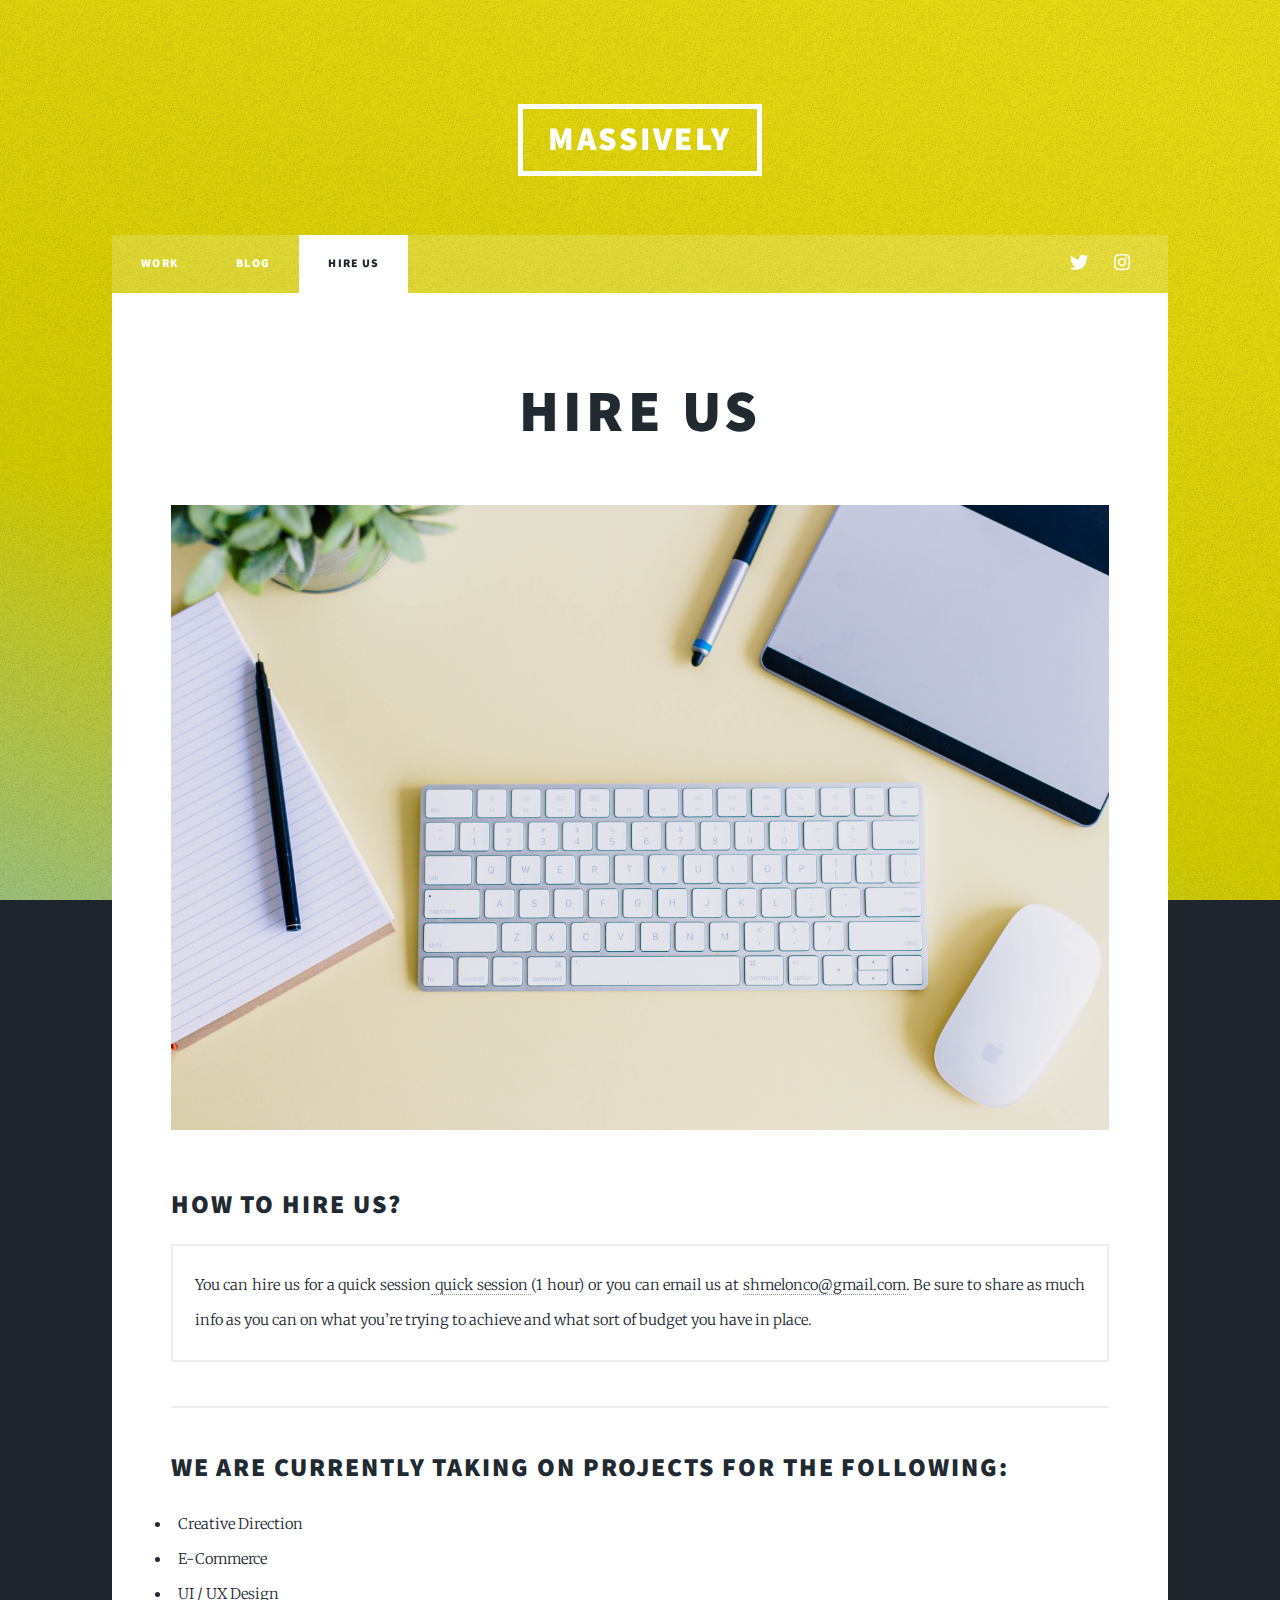
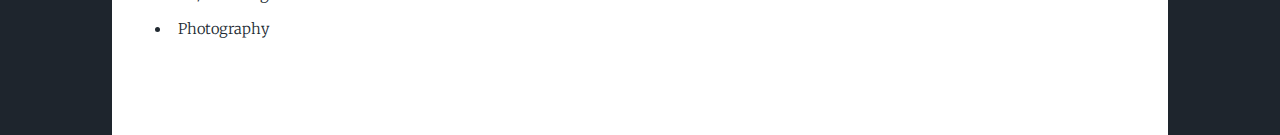
==== elements.html @ ffd847ae "Add files via upload" ====
<!DOCTYPE HTML>
<!--
	Massively by HTML5 UP
	html5up.net | @ajlkn
	Free for personal and commercial use under the CCA 3.0 license (html5up.net/license)
-->
<html>
	<head>
		<title>Photography</title>
		<meta charset="utf-8" />
		<meta name="viewport" content="width=device-width, initial-scale=1, user-scalable=no" />
		<link rel="stylesheet" href="assets/css/main.css" />
		<noscript><link rel="stylesheet" href="assets/css/noscript.css" /></noscript>
	</head>
	<body class="is-preload">

		<!-- Wrapper -->
			<div id="wrapper">

				<!-- Header -->
					<header id="header">
						<a href="index.html" class="logo">Massively</a>
					</header>

				<!-- Nav -->
					<nav id="nav">
						<ul class="links">
							<li><a href="index.html">WORK</a></li>
							<li><a href="generic.html">BLOG</a></li>
							<li class="active"><a href="elements.html">HIRE US</a></li>
						</ul>
						<ul class="icons">
							<li><a href="#" class="icon brands fa-twitter"><span class="label">Twitter</span></a></li>
							
							<li><a href="#" class="icon brands fa-instagram"><span class="label">Instagram</span></a></li>
							
						</ul>
					</nav>

				<!-- Main -->
					<div id="main">

						<!-- Post -->
							<section class="post">
								<header class="major">
									<h1>HIRE
									US</h1>
								</header>
								
									<a href="https://dribbble.com/ShmelonStudios/shots" class="image main"><img src="images/office.jpg" alt="oh hell nah" /></a>
								
								
								<!-- Box -->
									<h2>How to hire us?</h2>
									<div class="box">
										<p>You can hire us for a quick session<a href="https://calendly.com/shmelonco/talk"> quick session </a> (1 hour) or you can email us at <a href="mailto:shmelonco@gmail.com"> shmelonco@gmail.com</a>. Be sure to share as much info as you can on what you’re trying to achieve and what sort of budget you have in place.</p>
									</div>

									<hr />
								<div>
								<!-- List -->
									<h2>We are currently taking on projects for the following:</h2>
									<div class="row">
											
											<ul class="alt">
												<li>Creative Direction</li>
												<li>E-Commerce</li>
												<li>UI / UX Design</li>
												<li>Photography</li>
											</ul>

										</div>
									</div>

							</div>		
						</div>	
					</div>
			</div>

		<!-- Scripts -->
			<script src="assets/js/jquery.min.js"></script>
			<script src="assets/js/jquery.scrollex.min.js"></script>
			<script src="assets/js/jquery.scrolly.min.js"></script>
			<script src="assets/js/browser.min.js"></script>
			<script src="assets/js/breakpoints.min.js"></script>
			<script src="assets/js/util.js"></script>
			<script src="assets/js/main.js"></script>

	</body>
</html>
---- assets/css/main.css ----
@import url(fontawesome-all.min.css);
@import url("https://fonts.googleapis.com/css?family=Merriweather:300,700,300italic,700italic|Source+Sans+Pro:900");

/*
	Massively by HTML5 UP
	html5up.net | @ajlkn
	Free for personal and commercial use under the CCA 3.0 license (html5up.net/license)
*/

html, body, div, span, applet, object,
iframe, h1, h2, h3, h4, h5, h6, p, blockquote,
pre, a, abbr, acronym, address, big, cite,
code, del, dfn, em, img, ins, kbd, q, s, samp,
small, strike, strong, sub, sup, tt, var, b,
u, i, center, dl, dt, dd, ol, ul, li, fieldset,
form, label, legend, table, caption, tbody,
tfoot, thead, tr, th, td, article, aside,
canvas, details, embed, figure, figcaption,
footer, header, hgroup, menu, nav, output, ruby,
section, summary, time, mark, audio, video {
	margin: 0;
	padding: 0;
	border: 0;
	font-size: 100%;
	font: inherit;
	vertical-align: baseline;}

article, aside, details, figcaption, figure,
footer, header, hgroup, menu, nav, section {
	display: block;}

body {
	line-height: 1;
}

ol, ul {
	list-style: none;
}

blockquote, q {
	quotes: none;
}

	blockquote:before, blockquote:after, q:before, q:after {
		content: '';
		content: none;
	}

table {
	border-collapse: collapse;
	border-spacing: 0;
}

body {
	-webkit-text-size-adjust: none;
}

mark {
	background-color: transparent;
	color: inherit;
}

input::-moz-focus-inner {
	border: 0;
	padding: 0;
}

input, select, textarea {
	-moz-appearance: none;
	-webkit-appearance: none;
	-ms-appearance: none;
	appearance: none;
}

/* Basic */

	@-ms-viewport {
		width: device-width;
	}

	body {
		-ms-overflow-style: scrollbar;
	}

	@media screen and (max-width: 480px) {

		html, body {
			min-width: 320px;
		}

	}

	html {
		box-sizing: border-box;
	}

	*, *:before, *:after {
		box-sizing: inherit;
	}

	body {
		background-color: #1e252d;
	}

		body.is-preload *, body.is-preload *:before, body.is-preload *:after {
			-moz-animation: none !important;
			-webkit-animation: none !important;
			-ms-animation: none !important;
			animation: none !important;
			-moz-transition: none !important;
			-webkit-transition: none !important;
			-ms-transition: none !important;
			transition: none !important;
		}

/* Type */

	html {
		font-size: 16pt;
	}

		@media screen and (max-width: 1680px) {

			html {
				font-size: 12pt;
			}

		}

		@media screen and (max-width: 1280px) {

			html {
				font-size: 11pt;
			}

		}

		@media screen and (max-width: 360px) {

			html {
				font-size: 10pt;
			}

		}

	body {
		color: #212931;
	}

	body, input, select, textarea {
		font-family: "Merriweather", Georgia, serif;
		font-weight: 300;
		font-size: 1rem;
		line-height: 2.375;
	}

	a {
		-moz-transition: color 0.2s ease-in-out, background-color 0.2s ease-in-out, border-color 0.2s ease-in-out, box-shadow 0.2s ease-in-out;
		-webkit-transition: color 0.2s ease-in-out, background-color 0.2s ease-in-out, border-color 0.2s ease-in-out, box-shadow 0.2s ease-in-out;
		-ms-transition: color 0.2s ease-in-out, background-color 0.2s ease-in-out, border-color 0.2s ease-in-out, box-shadow 0.2s ease-in-out;
		transition: color 0.2s ease-in-out, background-color 0.2s ease-in-out, border-color 0.2s ease-in-out, box-shadow 0.2s ease-in-out;
		border-bottom: dotted 1px;
		text-decoration: none;
	}

		a:hover {
			border-bottom-color: transparent;
		}

	strong, b {
		font-weight: 600;
	}

	em, i {
		font-style: italic;
	}

	p {
		text-align: justify;
		margin: 0 0 2rem 0;
	}

	h1, h2, h3, h4, h5, h6 {
		font-family: "Source Sans Pro", Helvetica, sans-serif;
		font-weight: 900;
		line-height: 1.5;
		letter-spacing: 0.075em;
		text-transform: uppercase;
		margin: 0 0 1rem 0;
	}

		h1 a, h2 a, h3 a, h4 a, h5 a, h6 a {
			border-bottom: 0;
			color: inherit;
			text-decoration: none;
		}

	h1 {
		font-size: 4rem;
		line-height: 1.1;
		margin: 0 0 2rem 0;
	}

	h2 {
		font-size: 1.75rem;
		line-height: 1.3;
		margin: 0 0 1.5rem 0;
	}

	h3 {
		font-size: 1.25rem;
		margin: 0 0 1.5rem 0;
	}

	h4 {
		font-size: 1rem;
	}

	h5 {
		font-size: 0.9rem;
	}

	h6 {
		font-size: 0.8rem;
	}

	sub {
		font-size: 0.8rem;
		position: relative;
		top: 0.5rem;
	}

	sup {
		font-size: 0.8rem;
		position: relative;
		top: -0.5rem;
	}

	blockquote {
		border-left: solid 4px;
		font-style: italic;
		margin: 0 0 2rem 0;
		padding: 0.5rem 0 0.5rem 2rem;
	}

	code {
		border: solid 2px;
		font-family: "Courier New", monospace;
		font-size: 0.9rem;
		margin: 0 0.25rem;
		padding: 0.25rem 0.65rem;
	}

	pre {
		-webkit-overflow-scrolling: touch;
		font-family: "Courier New", monospace;
		font-size: 0.9rem;
		margin: 0 0 2rem 0;
	}

		pre code {
			display: block;
			line-height: 1.75;
			padding: 1rem 1.5rem;
			overflow-x: auto;
		}

	hr {
		border: 0;
		border-bottom: solid 2px;
		margin: 3rem 0;
	}

		hr.major {
			margin: 5rem 0;
		}

	.align-left {
		text-align: left;
	}

	.align-center {
		text-align: center;
	}

	.align-right {
		text-align: right;
	}

	input, select, textarea {
		color: #212931;
	}

	a {
		color: #212931;
		border-bottom-color: rgba(33, 41, 49, 0.5);
	}

		a:hover {
			border-bottom-color: transparent;
			color: #18bfef !important;
		}

	strong, b {
		color: #212931;
	}

	h1, h2, h3, h4, h5, h6 {
		color: #212931;
	}

	blockquote {
		border-left-color: #eeeeee;
	}

	code {
		background: rgba(220, 220, 220, 0.25);
		border-color: #eeeeee;
	}

	hr {
		border-bottom-color: #eeeeee;
	}

/* Row */

	.row {
		display: flex;
		flex-wrap: wrap;
		box-sizing: border-box;
		align-items: stretch;
	}

		.row > * {
			box-sizing: border-box;
		}

		.row.gtr-uniform > * > :last-child {
			margin-bottom: 0;
		}

		.row.aln-left {
			justify-content: flex-start;
		}

		.row.aln-center {
			justify-content: center;
		}

		.row.aln-right {
			justify-content: flex-end;
		}

		.row.aln-top {
			align-items: flex-start;
		}

		.row.aln-middle {
			align-items: center;
		}

		.row.aln-bottom {
			align-items: flex-end;
		}

		.row > .imp {
			order: -1;
		}

		.row > .col-1 {
			width: 8.33333%;
		}

		.row > .off-1 {
			margin-left: 8.33333%;
		}

		.row > .col-2 {
			width: 16.66667%;
		}

		.row > .off-2 {
			margin-left: 16.66667%;
		}

		.row > .col-3 {
			width: 25%;
		}

		.row > .off-3 {
			margin-left: 25%;
		}

		.row > .col-4 {
			width: 33.33333%;
		}

		.row > .off-4 {
			margin-left: 33.33333%;
		}

		.row > .col-5 {
			width: 41.66667%;
		}

		.row > .off-5 {
			margin-left: 41.66667%;
		}

		.row > .col-6 {
			width: 50%;
		}

		.row > .off-6 {
			margin-left: 50%;
		}

		.row > .col-7 {
			width: 58.33333%;
		}

		.row > .off-7 {
			margin-left: 58.33333%;
		}

		.row > .col-8 {
			width: 66.66667%;
		}

		.row > .off-8 {
			margin-left: 66.66667%;
		}

		.row > .col-9 {
			width: 75%;
		}

		.row > .off-9 {
			margin-left: 75%;
		}

		.row > .col-10 {
			width: 83.33333%;
		}

		.row > .off-10 {
			margin-left: 83.33333%;
		}

		.row > .col-11 {
			width: 91.66667%;
		}

		.row > .off-11 {
			margin-left: 91.66667%;
		}

		.row > .col-12 {
			width: 100%;
		}

		.row > .off-12 {
			margin-left: 100%;
		}

		.row.gtr-0 {
			margin-top: 0;
			margin-left: 0rem;
		}

			.row.gtr-0 > * {
				padding: 0 0 0 0rem;
			}

			.row.gtr-0.gtr-uniform {
				margin-top: 0rem;
			}

				.row.gtr-0.gtr-uniform > * {
					padding-top: 0rem;
				}

		.row.gtr-25 {
			margin-top: 0;
			margin-left: -0.375rem;
		}

			.row.gtr-25 > * {
				padding: 0 0 0 0.375rem;
			}

			.row.gtr-25.gtr-uniform {
				margin-top: -0.375rem;
			}

				.row.gtr-25.gtr-uniform > * {
					padding-top: 0.375rem;
				}

		.row.gtr-50 {
			margin-top: 0;
			margin-left: -0.75rem;
		}

			.row.gtr-50 > * {
				padding: 0 0 0 0.75rem;
			}

			.row.gtr-50.gtr-uniform {
				margin-top: -0.75rem;
			}

				.row.gtr-50.gtr-uniform > * {
					padding-top: 0.75rem;
				}

		.row {
			margin-top: 0;
			margin-left: -1.5rem;
		}

			.row > * {
				padding: 0 0 0 1.5rem;
			}

			.row.gtr-uniform {
				margin-top: -1.5rem;
			}

				.row.gtr-uniform > * {
					padding-top: 1.5rem;
				}

		.row.gtr-150 {
			margin-top: 0;
			margin-left: -2.25rem;
		}

			.row.gtr-150 > * {
				padding: 0 0 0 2.25rem;
			}

			.row.gtr-150.gtr-uniform {
				margin-top: -2.25rem;
			}

				.row.gtr-150.gtr-uniform > * {
					padding-top: 2.25rem;
				}

		.row.gtr-200 {
			margin-top: 0;
			margin-left: -3rem;
		}

			.row.gtr-200 > * {
				padding: 0 0 0 3rem;
			}

			.row.gtr-200.gtr-uniform {
				margin-top: -3rem;
			}

				.row.gtr-200.gtr-uniform > * {
					padding-top: 3rem;
				}

		@media screen and (max-width: 1680px) {

			.row {
				display: flex;
				flex-wrap: wrap;
				box-sizing: border-box;
				align-items: stretch;
			}

				.row > * {
					box-sizing: border-box;
				}

				.row.gtr-uniform > * > :last-child {
					margin-bottom: 0;
				}

				.row.aln-left {
					justify-content: flex-start;
				}

				.row.aln-center {
					justify-content: center;
				}

				.row.aln-right {
					justify-content: flex-end;
				}

				.row.aln-top {
					align-items: flex-start;
				}

				.row.aln-middle {
					align-items: center;
				}

				.row.aln-bottom {
					align-items: flex-end;
				}

				.row > .imp-xlarge {
					order: -1;
				}

				.row > .col-1-xlarge {
					width: 8.33333%;
				}

				.row > .off-1-xlarge {
					margin-left: 8.33333%;
				}

				.row > .col-2-xlarge {
					width: 16.66667%;
				}

				.row > .off-2-xlarge {
					margin-left: 16.66667%;
				}

				.row > .col-3-xlarge {
					width: 25%;
				}

				.row > .off-3-xlarge {
					margin-left: 25%;
				}

				.row > .col-4-xlarge {
					width: 33.33333%;
				}

				.row > .off-4-xlarge {
					margin-left: 33.33333%;
				}

				.row > .col-5-xlarge {
					width: 41.66667%;
				}

				.row > .off-5-xlarge {
					margin-left: 41.66667%;
				}

				.row > .col-6-xlarge {
					width: 50%;
				}

				.row > .off-6-xlarge {
					margin-left: 50%;
				}

				.row > .col-7-xlarge {
					width: 58.33333%;
				}

				.row > .off-7-xlarge {
					margin-left: 58.33333%;
				}

				.row > .col-8-xlarge {
					width: 66.66667%;
				}

				.row > .off-8-xlarge {
					margin-left: 66.66667%;
				}

				.row > .col-9-xlarge {
					width: 75%;
				}

				.row > .off-9-xlarge {
					margin-left: 75%;
				}

				.row > .col-10-xlarge {
					width: 83.33333%;
				}

				.row > .off-10-xlarge {
					margin-left: 83.33333%;
				}

				.row > .col-11-xlarge {
					width: 91.66667%;
				}

				.row > .off-11-xlarge {
					margin-left: 91.66667%;
				}

				.row > .col-12-xlarge {
					width: 100%;
				}

				.row > .off-12-xlarge {
					margin-left: 100%;
				}

				.row.gtr-0 {
					margin-top: 0;
					margin-left: 0rem;
				}

					.row.gtr-0 > * {
						padding: 0 0 0 0rem;
					}

					.row.gtr-0.gtr-uniform {
						margin-top: 0rem;
					}

						.row.gtr-0.gtr-uniform > * {
							padding-top: 0rem;
						}

				.row.gtr-25 {
					margin-top: 0;
					margin-left: -0.375rem;
				}

					.row.gtr-25 > * {
						padding: 0 0 0 0.375rem;
					}

					.row.gtr-25.gtr-uniform {
						margin-top: -0.375rem;
					}

						.row.gtr-25.gtr-uniform > * {
							padding-top: 0.375rem;
						}

				.row.gtr-50 {
					margin-top: 0;
					margin-left: -0.75rem;
				}

					.row.gtr-50 > * {
						padding: 0 0 0 0.75rem;
					}

					.row.gtr-50.gtr-uniform {
						margin-top: -0.75rem;
					}

						.row.gtr-50.gtr-uniform > * {
							padding-top: 0.75rem;
						}

				.row {
					margin-top: 0;
					margin-left: -1.5rem;
				}

					.row > * {
						padding: 0 0 0 1.5rem;
					}

					.row.gtr-uniform {
						margin-top: -1.5rem;
					}

						.row.gtr-uniform > * {
							padding-top: 1.5rem;
						}

				.row.gtr-150 {
					margin-top: 0;
					margin-left: -2.25rem;
				}

					.row.gtr-150 > * {
						padding: 0 0 0 2.25rem;
					}

					.row.gtr-150.gtr-uniform {
						margin-top: -2.25rem;
					}

						.row.gtr-150.gtr-uniform > * {
							padding-top: 2.25rem;
						}

				.row.gtr-200 {
					margin-top: 0;
					margin-left: -3rem;
				}

					.row.gtr-200 > * {
						padding: 0 0 0 3rem;
					}

					.row.gtr-200.gtr-uniform {
						margin-top: -3rem;
					}

						.row.gtr-200.gtr-uniform > * {
							padding-top: 3rem;
						}

		}

		@media screen and (max-width: 1280px) {

			.row {
				display: flex;
				flex-wrap: wrap;
				box-sizing: border-box;
				align-items: stretch;
			}

				.row > * {
					box-sizing: border-box;
				}

				.row.gtr-uniform > * > :last-child {
					margin-bottom: 0;
				}

				.row.aln-left {
					justify-content: flex-start;
				}

				.row.aln-center {
					justify-content: center;
				}

				.row.aln-right {
					justify-content: flex-end;
				}

				.row.aln-top {
					align-items: flex-start;
				}

				.row.aln-middle {
					align-items: center;
				}

				.row.aln-bottom {
					align-items: flex-end;
				}

				.row > .imp-large {
					order: -1;
				}

				.row > .col-1-large {
					width: 8.33333%;
				}

				.row > .off-1-large {
					margin-left: 8.33333%;
				}

				.row > .col-2-large {
					width: 16.66667%;
				}

				.row > .off-2-large {
					margin-left: 16.66667%;
				}

				.row > .col-3-large {
					width: 25%;
				}

				.row > .off-3-large {
					margin-left: 25%;
				}

				.row > .col-4-large {
					width: 33.33333%;
				}

				.row > .off-4-large {
					margin-left: 33.33333%;
				}

				.row > .col-5-large {
					width: 41.66667%;
				}

				.row > .off-5-large {
					margin-left: 41.66667%;
				}

				.row > .col-6-large {
					width: 50%;
				}

				.row > .off-6-large {
					margin-left: 50%;
				}

				.row > .col-7-large {
					width: 58.33333%;
				}

				.row > .off-7-large {
					margin-left: 58.33333%;
				}

				.row > .col-8-large {
					width: 66.66667%;
				}

				.row > .off-8-large {
					margin-left: 66.66667%;
				}

				.row > .col-9-large {
					width: 75%;
				}

				.row > .off-9-large {
					margin-left: 75%;
				}

				.row > .col-10-large {
					width: 83.33333%;
				}

				.row > .off-10-large {
					margin-left: 83.33333%;
				}

				.row > .col-11-large {
					width: 91.66667%;
				}

				.row > .off-11-large {
					margin-left: 91.66667%;
				}

				.row > .col-12-large {
					width: 100%;
				}

				.row > .off-12-large {
					margin-left: 100%;
				}

				.row.gtr-0 {
					margin-top: 0;
					margin-left: 0rem;
				}

					.row.gtr-0 > * {
						padding: 0 0 0 0rem;
					}

					.row.gtr-0.gtr-uniform {
						margin-top: 0rem;
					}

						.row.gtr-0.gtr-uniform > * {
							padding-top: 0rem;
						}

				.row.gtr-25 {
					margin-top: 0;
					margin-left: -0.375rem;
				}

					.row.gtr-25 > * {
						padding: 0 0 0 0.375rem;
					}

					.row.gtr-25.gtr-uniform {
						margin-top: -0.375rem;
					}

						.row.gtr-25.gtr-uniform > * {
							padding-top: 0.375rem;
						}

				.row.gtr-50 {
					margin-top: 0;
					margin-left: -0.75rem;
				}

					.row.gtr-50 > * {
						padding: 0 0 0 0.75rem;
					}

					.row.gtr-50.gtr-uniform {
						margin-top: -0.75rem;
					}

						.row.gtr-50.gtr-uniform > * {
							padding-top: 0.75rem;
						}

				.row {
					margin-top: 0;
					margin-left: -1.5rem;
				}

					.row > * {
						padding: 0 0 0 1.5rem;
					}

					.row.gtr-uniform {
						margin-top: -1.5rem;
					}

						.row.gtr-uniform > * {
							padding-top: 1.5rem;
						}

				.row.gtr-150 {
					margin-top: 0;
					margin-left: -2.25rem;
				}

					.row.gtr-150 > * {
						padding: 0 0 0 2.25rem;
					}

					.row.gtr-150.gtr-uniform {
						margin-top: -2.25rem;
					}

						.row.gtr-150.gtr-uniform > * {
							padding-top: 2.25rem;
						}

				.row.gtr-200 {
					margin-top: 0;
					margin-left: -3rem;
				}

					.row.gtr-200 > * {
						padding: 0 0 0 3rem;
					}

					.row.gtr-200.gtr-uniform {
						margin-top: -3rem;
					}

						.row.gtr-200.gtr-uniform > * {
							padding-top: 3rem;
						}

		}

		@media screen and (max-width: 980px) {

			.row {
				display: flex;
				flex-wrap: wrap;
				box-sizing: border-box;
				align-items: stretch;
			}

				.row > * {
					box-sizing: border-box;
				}

				.row.gtr-uniform > * > :last-child {
					margin-bottom: 0;
				}

				.row.aln-left {
					justify-content: flex-start;
				}

				.row.aln-center {
					justify-content: center;
				}

				.row.aln-right {
					justify-content: flex-end;
				}

				.row.aln-top {
					align-items: flex-start;
				}

				.row.aln-middle {
					align-items: center;
				}

				.row.aln-bottom {
					align-items: flex-end;
				}

				.row > .imp-medium {
					order: -1;
				}

				.row > .col-1-medium {
					width: 8.33333%;
				}

				.row > .off-1-medium {
					margin-left: 8.33333%;
				}

				.row > .col-2-medium {
					width: 16.66667%;
				}

				.row > .off-2-medium {
					margin-left: 16.66667%;
				}

				.row > .col-3-medium {
					width: 25%;
				}

				.row > .off-3-medium {
					margin-left: 25%;
				}

				.row > .col-4-medium {
					width: 33.33333%;
				}

				.row > .off-4-medium {
					margin-left: 33.33333%;
				}

				.row > .col-5-medium {
					width: 41.66667%;
				}

				.row > .off-5-medium {
					margin-left: 41.66667%;
				}

				.row > .col-6-medium {
					width: 50%;
				}

				.row > .off-6-medium {
					margin-left: 50%;
				}

				.row > .col-7-medium {
					width: 58.33333%;
				}

				.row > .off-7-medium {
					margin-left: 58.33333%;
				}

				.row > .col-8-medium {
					width: 66.66667%;
				}

				.row > .off-8-medium {
					margin-left: 66.66667%;
				}

				.row > .col-9-medium {
					width: 75%;
				}

				.row > .off-9-medium {
					margin-left: 75%;
				}

				.row > .col-10-medium {
					width: 83.33333%;
				}

				.row > .off-10-medium {
					margin-left: 83.33333%;
				}

				.row > .col-11-medium {
					width: 91.66667%;
				}

				.row > .off-11-medium {
					margin-left: 91.66667%;
				}

				.row > .col-12-medium {
					width: 100%;
				}

				.row > .off-12-medium {
					margin-left: 100%;
				}

				.row.gtr-0 {
					margin-top: 0;
					margin-left: 0rem;
				}

					.row.gtr-0 > * {
						padding: 0 0 0 0rem;
					}

					.row.gtr-0.gtr-uniform {
						margin-top: 0rem;
					}

						.row.gtr-0.gtr-uniform > * {
							padding-top: 0rem;
						}

				.row.gtr-25 {
					margin-top: 0;
					margin-left: -0.375rem;
				}

					.row.gtr-25 > * {
						padding: 0 0 0 0.375rem;
					}

					.row.gtr-25.gtr-uniform {
						margin-top: -0.375rem;
					}

						.row.gtr-25.gtr-uniform > * {
							padding-top: 0.375rem;
						}

				.row.gtr-50 {
					margin-top: 0;
					margin-left: -0.75rem;
				}

					.row.gtr-50 > * {
						padding: 0 0 0 0.75rem;
					}

					.row.gtr-50.gtr-uniform {
						margin-top: -0.75rem;
					}

						.row.gtr-50.gtr-uniform > * {
							padding-top: 0.75rem;
						}

				.row {
					margin-top: 0;
					margin-left: -1.5rem;
				}

					.row > * {
						padding: 0 0 0 1.5rem;
					}

					.row.gtr-uniform {
						margin-top: -1.5rem;
					}

						.row.gtr-uniform > * {
							padding-top: 1.5rem;
						}

				.row.gtr-150 {
					margin-top: 0;
					margin-left: -2.25rem;
				}

					.row.gtr-150 > * {
						padding: 0 0 0 2.25rem;
					}

					.row.gtr-150.gtr-uniform {
						margin-top: -2.25rem;
					}

						.row.gtr-150.gtr-uniform > * {
							padding-top: 2.25rem;
						}

				.row.gtr-200 {
					margin-top: 0;
					margin-left: -3rem;
				}

					.row.gtr-200 > * {
						padding: 0 0 0 3rem;
					}

					.row.gtr-200.gtr-uniform {
						margin-top: -3rem;
					}

						.row.gtr-200.gtr-uniform > * {
							padding-top: 3rem;
						}

		}

		@media screen and (max-width: 736px) {

			.row {
				display: flex;
				flex-wrap: wrap;
				box-sizing: border-box;
				align-items: stretch;
			}

				.row > * {
					box-sizing: border-box;
				}

				.row.gtr-uniform > * > :last-child {
					margin-bottom: 0;
				}

				.row.aln-left {
					justify-content: flex-start;
				}

				.row.aln-center {
					justify-content: center;
				}

				.row.aln-right {
					justify-content: flex-end;
				}

				.row.aln-top {
					align-items: flex-start;
				}

				.row.aln-middle {
					align-items: center;
				}

				.row.aln-bottom {
					align-items: flex-end;
				}

				.row > .imp-small {
					order: -1;
				}

				.row > .col-1-small {
					width: 8.33333%;
				}

				.row > .off-1-small {
					margin-left: 8.33333%;
				}

				.row > .col-2-small {
					width: 16.66667%;
				}

				.row > .off-2-small {
					margin-left: 16.66667%;
				}

				.row > .col-3-small {
					width: 25%;
				}

				.row > .off-3-small {
					margin-left: 25%;
				}

				.row > .col-4-small {
					width: 33.33333%;
				}

				.row > .off-4-small {
					margin-left: 33.33333%;
				}

				.row > .col-5-small {
					width: 41.66667%;
				}

				.row > .off-5-small {
					margin-left: 41.66667%;
				}

				.row > .col-6-small {
					width: 50%;
				}

				.row > .off-6-small {
					margin-left: 50%;
				}

				.row > .col-7-small {
					width: 58.33333%;
				}

				.row > .off-7-small {
					margin-left: 58.33333%;
				}

				.row > .col-8-small {
					width: 66.66667%;
				}

				.row > .off-8-small {
					margin-left: 66.66667%;
				}

				.row > .col-9-small {
					width: 75%;
				}

				.row > .off-9-small {
					margin-left: 75%;
				}

				.row > .col-10-small {
					width: 83.33333%;
				}

				.row > .off-10-small {
					margin-left: 83.33333%;
				}

				.row > .col-11-small {
					width: 91.66667%;
				}

				.row > .off-11-small {
					margin-left: 91.66667%;
				}

				.row > .col-12-small {
					width: 100%;
				}

				.row > .off-12-small {
					margin-left: 100%;
				}

				.row.gtr-0 {
					margin-top: 0;
					margin-left: 0rem;
				}

					.row.gtr-0 > * {
						padding: 0 0 0 0rem;
					}

					.row.gtr-0.gtr-uniform {
						margin-top: 0rem;
					}

						.row.gtr-0.gtr-uniform > * {
							padding-top: 0rem;
						}

				.row.gtr-25 {
					margin-top: 0;
					margin-left: -0.375rem;
				}

					.row.gtr-25 > * {
						padding: 0 0 0 0.375rem;
					}

					.row.gtr-25.gtr-uniform {
						margin-top: -0.375rem;
					}

						.row.gtr-25.gtr-uniform > * {
							padding-top: 0.375rem;
						}

				.row.gtr-50 {
					margin-top: 0;
					margin-left: -0.75rem;
				}

					.row.gtr-50 > * {
						padding: 0 0 0 0.75rem;
					}

					.row.gtr-50.gtr-uniform {
						margin-top: -0.75rem;
					}

						.row.gtr-50.gtr-uniform > * {
							padding-top: 0.75rem;
						}

				.row {
					margin-top: 0;
					margin-left: -1.5rem;
				}

					.row > * {
						padding: 0 0 0 1.5rem;
					}

					.row.gtr-uniform {
						margin-top: -1.5rem;
					}

						.row.gtr-uniform > * {
							padding-top: 1.5rem;
						}

				.row.gtr-150 {
					margin-top: 0;
					margin-left: -2.25rem;
				}

					.row.gtr-150 > * {
						padding: 0 0 0 2.25rem;
					}

					.row.gtr-150.gtr-uniform {
						margin-top: -2.25rem;
					}

						.row.gtr-150.gtr-uniform > * {
							padding-top: 2.25rem;
						}

				.row.gtr-200 {
					margin-top: 0;
					margin-left: -3rem;
				}

					.row.gtr-200 > * {
						padding: 0 0 0 3rem;
					}

					.row.gtr-200.gtr-uniform {
						margin-top: -3rem;
					}

						.row.gtr-200.gtr-uniform > * {
							padding-top: 3rem;
						}

		}

		@media screen and (max-width: 480px) {

			.row {
				display: flex;
				flex-wrap: wrap;
				box-sizing: border-box;
				align-items: stretch;
			}

				.row > * {
					box-sizing: border-box;
				}

				.row.gtr-uniform > * > :last-child {
					margin-bottom: 0;
				}

				.row.aln-left {
					justify-content: flex-start;
				}

				.row.aln-center {
					justify-content: center;
				}

				.row.aln-right {
					justify-content: flex-end;
				}

				.row.aln-top {
					align-items: flex-start;
				}

				.row.aln-middle {
					align-items: center;
				}

				.row.aln-bottom {
					align-items: flex-end;
				}

				.row > .imp-xsmall {
					order: -1;
				}

				.row > .col-1-xsmall {
					width: 8.33333%;
				}

				.row > .off-1-xsmall {
					margin-left: 8.33333%;
				}

				.row > .col-2-xsmall {
					width: 16.66667%;
				}

				.row > .off-2-xsmall {
					margin-left: 16.66667%;
				}

				.row > .col-3-xsmall {
					width: 25%;
				}

				.row > .off-3-xsmall {
					margin-left: 25%;
				}

				.row > .col-4-xsmall {
					width: 33.33333%;
				}

				.row > .off-4-xsmall {
					margin-left: 33.33333%;
				}

				.row > .col-5-xsmall {
					width: 41.66667%;
				}

				.row > .off-5-xsmall {
					margin-left: 41.66667%;
				}

				.row > .col-6-xsmall {
					width: 50%;
				}

				.row > .off-6-xsmall {
					margin-left: 50%;
				}

				.row > .col-7-xsmall {
					width: 58.33333%;
				}

				.row > .off-7-xsmall {
					margin-left: 58.33333%;
				}

				.row > .col-8-xsmall {
					width: 66.66667%;
				}

				.row > .off-8-xsmall {
					margin-left: 66.66667%;
				}

				.row > .col-9-xsmall {
					width: 75%;
				}

				.row > .off-9-xsmall {
					margin-left: 75%;
				}

				.row > .col-10-xsmall {
					width: 83.33333%;
				}

				.row > .off-10-xsmall {
					margin-left: 83.33333%;
				}

				.row > .col-11-xsmall {
					width: 91.66667%;
				}

				.row > .off-11-xsmall {
					margin-left: 91.66667%;
				}

				.row > .col-12-xsmall {
					width: 100%;
				}

				.row > .off-12-xsmall {
					margin-left: 100%;
				}

				.row.gtr-0 {
					margin-top: 0;
					margin-left: 0rem;
				}

					.row.gtr-0 > * {
						padding: 0 0 0 0rem;
					}

					.row.gtr-0.gtr-uniform {
						margin-top: 0rem;
					}

						.row.gtr-0.gtr-uniform > * {
							padding-top: 0rem;
						}

				.row.gtr-25 {
					margin-top: 0;
					margin-left: -0.375rem;
				}

					.row.gtr-25 > * {
						padding: 0 0 0 0.375rem;
					}

					.row.gtr-25.gtr-uniform {
						margin-top: -0.375rem;
					}

						.row.gtr-25.gtr-uniform > * {
							padding-top: 0.375rem;
						}

				.row.gtr-50 {
					margin-top: 0;
					margin-left: -0.75rem;
				}

					.row.gtr-50 > * {
						padding: 0 0 0 0.75rem;
					}

					.row.gtr-50.gtr-uniform {
						margin-top: -0.75rem;
					}

						.row.gtr-50.gtr-uniform > * {
							padding-top: 0.75rem;
						}

				.row {
					margin-top: 0;
					margin-left: -1.5rem;
				}

					.row > * {
						padding: 0 0 0 1.5rem;
					}

					.row.gtr-uniform {
						margin-top: -1.5rem;
					}

						.row.gtr-uniform > * {
							padding-top: 1.5rem;
						}

				.row.gtr-150 {
					margin-top: 0;
					margin-left: -2.25rem;
				}

					.row.gtr-150 > * {
						padding: 0 0 0 2.25rem;
					}

					.row.gtr-150.gtr-uniform {
						margin-top: -2.25rem;
					}

						.row.gtr-150.gtr-uniform > * {
							padding-top: 2.25rem;
						}

				.row.gtr-200 {
					margin-top: 0;
					margin-left: -3rem;
				}

					.row.gtr-200 > * {
						padding: 0 0 0 3rem;
					}

					.row.gtr-200.gtr-uniform {
						margin-top: -3rem;
					}

						.row.gtr-200.gtr-uniform > * {
							padding-top: 3rem;
						}

		}

		@media screen and (max-width: 360px) {

			.row {
				display: flex;
				flex-wrap: wrap;
				box-sizing: border-box;
				align-items: stretch;
			}

				.row > * {
					box-sizing: border-box;
				}

				.row.gtr-uniform > * > :last-child {
					margin-bottom: 0;
				}

				.row.aln-left {
					justify-content: flex-start;
				}

				.row.aln-center {
					justify-content: center;
				}

				.row.aln-right {
					justify-content: flex-end;
				}

				.row.aln-top {
					align-items: flex-start;
				}

				.row.aln-middle {
					align-items: center;
				}

				.row.aln-bottom {
					align-items: flex-end;
				}

				.row > .imp-xxsmall {
					order: -1;
				}

				.row > .col-1-xxsmall {
					width: 8.33333%;
				}

				.row > .off-1-xxsmall {
					margin-left: 8.33333%;
				}

				.row > .col-2-xxsmall {
					width: 16.66667%;
				}

				.row > .off-2-xxsmall {
					margin-left: 16.66667%;
				}

				.row > .col-3-xxsmall {
					width: 25%;
				}

				.row > .off-3-xxsmall {
					margin-left: 25%;
				}

				.row > .col-4-xxsmall {
					width: 33.33333%;
				}

				.row > .off-4-xxsmall {
					margin-left: 33.33333%;
				}

				.row > .col-5-xxsmall {
					width: 41.66667%;
				}

				.row > .off-5-xxsmall {
					margin-left: 41.66667%;
				}

				.row > .col-6-xxsmall {
					width: 50%;
				}

				.row > .off-6-xxsmall {
					margin-left: 50%;
				}

				.row > .col-7-xxsmall {
					width: 58.33333%;
				}

				.row > .off-7-xxsmall {
					margin-left: 58.33333%;
				}

				.row > .col-8-xxsmall {
					width: 66.66667%;
				}

				.row > .off-8-xxsmall {
					margin-left: 66.66667%;
				}

				.row > .col-9-xxsmall {
					width: 75%;
				}

				.row > .off-9-xxsmall {
					margin-left: 75%;
				}

				.row > .col-10-xxsmall {
					width: 83.33333%;
				}

				.row > .off-10-xxsmall {
					margin-left: 83.33333%;
				}

				.row > .col-11-xxsmall {
					width: 91.66667%;
				}

				.row > .off-11-xxsmall {
					margin-left: 91.66667%;
				}

				.row > .col-12-xxsmall {
					width: 100%;
				}

				.row > .off-12-xxsmall {
					margin-left: 100%;
				}

				.row.gtr-0 {
					margin-top: 0;
					margin-left: 0rem;
				}

					.row.gtr-0 > * {
						padding: 0 0 0 0rem;
					}

					.row.gtr-0.gtr-uniform {
						margin-top: 0rem;
					}

						.row.gtr-0.gtr-uniform > * {
							padding-top: 0rem;
						}

				.row.gtr-25 {
					margin-top: 0;
					margin-left: -0.375rem;
				}

					.row.gtr-25 > * {
						padding: 0 0 0 0.375rem;
					}

					.row.gtr-25.gtr-uniform {
						margin-top: -0.375rem;
					}

						.row.gtr-25.gtr-uniform > * {
							padding-top: 0.375rem;
						}

				.row.gtr-50 {
					margin-top: 0;
					margin-left: -0.75rem;
				}

					.row.gtr-50 > * {
						padding: 0 0 0 0.75rem;
					}

					.row.gtr-50.gtr-uniform {
						margin-top: -0.75rem;
					}

						.row.gtr-50.gtr-uniform > * {
							padding-top: 0.75rem;
						}

				.row {
					margin-top: 0;
					margin-left: -1.5rem;
				}

					.row > * {
						padding: 0 0 0 1.5rem;
					}

					.row.gtr-uniform {
						margin-top: -1.5rem;
					}

						.row.gtr-uniform > * {
							padding-top: 1.5rem;
						}

				.row.gtr-150 {
					margin-top: 0;
					margin-left: -2.25rem;
				}

					.row.gtr-150 > * {
						padding: 0 0 0 2.25rem;
					}

					.row.gtr-150.gtr-uniform {
						margin-top: -2.25rem;
					}

						.row.gtr-150.gtr-uniform > * {
							padding-top: 2.25rem;
						}

				.row.gtr-200 {
					margin-top: 0;
					margin-left: -3rem;
				}

					.row.gtr-200 > * {
						padding: 0 0 0 3rem;
					}

					.row.gtr-200.gtr-uniform {
						margin-top: -3rem;
					}

						.row.gtr-200.gtr-uniform > * {
							padding-top: 3rem;
						}

		}

/* Box */

	.box {
		border: solid 2px;
		margin-bottom: 2rem;
		padding: 1.5rem;
	}

		.box > :last-child,
		.box > :last-child > :last-child,
		.box > :last-child > :last-child > :last-child {
			margin-bottom: 0;
		}

		.box.alt {
			border: 0;
			border-radius: 0;
			padding: 0;
		}

	.box {
		border-color: #eeeeee;
	}

/* Button */

	input[type="submit"],
	input[type="reset"],
	input[type="button"],
	button,
	.button {
		-moz-appearance: none;
		-webkit-appearance: none;
		-ms-appearance: none;
		appearance: none;
		-moz-transition: background-color 0.2s ease-in-out, box-shadow 0.2s ease-in-out, color 0.2s ease-in-out;
		-webkit-transition: background-color 0.2s ease-in-out, box-shadow 0.2s ease-in-out, color 0.2s ease-in-out;
		-ms-transition: background-color 0.2s ease-in-out, box-shadow 0.2s ease-in-out, color 0.2s ease-in-out;
		transition: background-color 0.2s ease-in-out, box-shadow 0.2s ease-in-out, color 0.2s ease-in-out;
		border: 0;
		border-radius: 0;
		cursor: pointer;
		display: inline-block;
		font-family: "Source Sans Pro", Helvetica, sans-serif;
		font-size: 0.8rem;
		font-weight: 900;
		letter-spacing: 0.075em;
		height: 3rem;
		line-height: 3rem;
		padding: 0 2rem;
		text-align: center;
		text-decoration: none;
		text-transform: uppercase;
		white-space: nowrap;
	}

		input[type="submit"].icon:before,
		input[type="reset"].icon:before,
		input[type="button"].icon:before,
		button.icon:before,
		.button.icon:before {
			margin-right: 0.5rem;
		}

		input[type="submit"].icon.solo,
		input[type="reset"].icon.solo,
		input[type="button"].icon.solo,
		button.icon.solo,
		.button.icon.solo {
			position: relative;
			width: 4rem;
			height: 4rem;
			line-height: 4rem;
			border-radius: 4rem;
			text-indent: 4rem;
			overflow: hidden;
			padding: 0;
			white-space: nowrap;
		}

			input[type="submit"].icon.solo:before,
			input[type="reset"].icon.solo:before,
			input[type="button"].icon.solo:before,
			button.icon.solo:before,
			.button.icon.solo:before {
				position: absolute;
				display: block;
				top: 0;
				left: 0;
				width: inherit;
				height: inherit;
				line-height: inherit;
				font-size: 1.25rem;
				margin-right: 0;
				text-align: center;
				text-indent: 0;
			}

		input[type="submit"].fit,
		input[type="reset"].fit,
		input[type="button"].fit,
		button.fit,
		.button.fit {
			width: 100%;
		}

		input[type="submit"].small,
		input[type="reset"].small,
		input[type="button"].small,
		button.small,
		.button.small {
			font-size: 0.7rem;
			height: 2.5rem;
			line-height: 2.5rem;
			padding: 0 1.5rem;
		}

		input[type="submit"].large,
		input[type="reset"].large,
		input[type="button"].large,
		button.large,
		.button.large {
			font-size: 0.9rem;
			height: 3.5rem;
			line-height: 3.5rem;
			padding: 0 2.75rem;
		}

		@media screen and (max-width: 980px) {

			input[type="submit"],
			input[type="reset"],
			input[type="button"],
			button,
			.button {
				font-size: 0.9rem;
				height: 3.25rem;
				line-height: 3.25rem;
			}

				input[type="submit"].large,
				input[type="reset"].large,
				input[type="button"].large,
				button.large,
				.button.large {
					font-size: 1rem;
					height: 3.75rem;
					line-height: 3.75rem;
				}

		}

		input[type="submit"].disabled, input[type="submit"]:disabled,
		input[type="reset"].disabled,
		input[type="reset"]:disabled,
		input[type="button"].disabled,
		input[type="button"]:disabled,
		button.disabled,
		button:disabled,
		.button.disabled,
		.button:disabled {
			pointer-events: none;
			opacity: 0.25;
		}

	input[type="submit"],
	input[type="reset"],
	input[type="button"],
	button,
	.button {
		background-color: transparent;
		box-shadow: inset 0 0 0 2px #212931;
		color: #212931 !important;
	}

		input[type="submit"]:hover,
		input[type="reset"]:hover,
		input[type="button"]:hover,
		button:hover,
		.button:hover {
			box-shadow: inset 0 0 0 2px #18bfef;
			color: #18bfef !important;
		}

		input[type="submit"].primary,
		input[type="reset"].primary,
		input[type="button"].primary,
		button.primary,
		.button.primary {
			background-color: #212931;
			box-shadow: none;
			color: #ffffff !important;
		}

			input[type="submit"].primary:hover,
			input[type="reset"].primary:hover,
			input[type="button"].primary:hover,
			button.primary:hover,
			.button.primary:hover {
				background-color: #18bfef;
			}

/* Form */

	form {
		margin: 0 0 2rem 0;
	}

		form > :last-child {
			margin-bottom: 0;
		}

		form > .fields {
			display: -moz-flex;
			display: -webkit-flex;
			display: -ms-flex;
			display: flex;
			-moz-flex-wrap: wrap;
			-webkit-flex-wrap: wrap;
			-ms-flex-wrap: wrap;
			flex-wrap: wrap;
			width: calc(100% + 3rem);
			margin: -1.5rem 0 2rem -1.5rem;
		}

			form > .fields > .field {
				-moz-flex-grow: 0;
				-webkit-flex-grow: 0;
				-ms-flex-grow: 0;
				flex-grow: 0;
				-moz-flex-shrink: 0;
				-webkit-flex-shrink: 0;
				-ms-flex-shrink: 0;
				flex-shrink: 0;
				padding: 1.5rem 0 0 1.5rem;
				width: calc(100% - 1.5rem);
			}

				form > .fields > .field.half {
					width: calc(50% - 0.75rem);
				}

				form > .fields > .field.third {
					width: calc(100%/3 - 0.5rem);
				}

				form > .fields > .field.quarter {
					width: calc(25% - 0.375rem);
				}

		@media screen and (max-width: 480px) {

			form > .fields {
				width: calc(100% + 3rem);
				margin: -1.5rem 0 2rem -1.5rem;
			}

				form > .fields > .field {
					padding: 1.5rem 0 0 1.5rem;
					width: calc(100% - 1.5rem);
				}

					form > .fields > .field.half {
						width: calc(100% - 1.5rem);
					}

					form > .fields > .field.third {
						width: calc(100% - 1.5rem);
					}

					form > .fields > .field.quarter {
						width: calc(100% - 1.5rem);
					}

		}

	label {
		display: block;
		font-family: "Source Sans Pro", Helvetica, sans-serif;
		font-weight: 900;
		line-height: 1.5;
		letter-spacing: 0.075em;
		font-size: 0.8rem;
		text-transform: uppercase;
		margin: 0 0 0.75rem 0;
	}

		@media screen and (max-width: 980px) {

			label {
				font-size: 0.9rem;
			}

		}

	input[type="text"],
	input[type="password"],
	input[type="email"],
	select,
	textarea {
		-moz-appearance: none;
		-webkit-appearance: none;
		-ms-appearance: none;
		appearance: none;
		background: transparent;
		border-radius: 0;
		border: solid 2px;
		color: inherit;
		display: block;
		outline: 0;
		padding: 0 1rem;
		text-decoration: none;
		width: 100%;
	}

		input[type="text"]:invalid,
		input[type="password"]:invalid,
		input[type="email"]:invalid,
		select:invalid,
		textarea:invalid {
			box-shadow: none;
		}

	select {
		background-size: 1.25rem;
		background-repeat: no-repeat;
		background-position: calc(100% - 1rem) center;
		height: 3rem;
		padding-right: 3rem;
		text-overflow: ellipsis;
	}

		select:focus::-ms-value {
			background-color: transparent;
		}

		select::-ms-expand {
			display: none;
		}

	input[type="text"],
	input[type="password"],
	input[type="email"],
	select {
		height: 3rem;
	}

	textarea {
		padding: 0.75rem 1rem;
	}

	input[type="checkbox"],
	input[type="radio"] {
		-moz-appearance: none;
		-webkit-appearance: none;
		-ms-appearance: none;
		appearance: none;
		display: block;
		float: left;
		margin-right: -2rem;
		opacity: 0;
		width: 1rem;
		z-index: -1;
	}

		input[type="checkbox"] + label,
		input[type="radio"] + label {
			text-decoration: none;
			cursor: pointer;
			display: inline-block;
			font-size: 1rem;
			letter-spacing: 0;
			font-family: "Merriweather", Georgia, serif;
			text-transform: none;
			font-weight: 300;
			padding-left: 2.8rem;
			padding-right: 1rem;
			position: relative;
		}

			input[type="checkbox"] + label:before,
			input[type="radio"] + label:before {
				-moz-osx-font-smoothing: grayscale;
				-webkit-font-smoothing: antialiased;
				display: inline-block;
				font-style: normal;
				font-variant: normal;
				text-rendering: auto;
				line-height: 1;
				text-transform: none !important;
				font-family: 'Font Awesome 5 Free';
				font-weight: 900;
			}

			input[type="checkbox"] + label:before,
			input[type="radio"] + label:before {
				border-radius: 0;
				border: solid 2px;
				content: '';
				display: inline-block;
				font-size: 0.8rem;
				height: 1.8rem;
				left: 0;
				line-height: 1.65rem;
				position: absolute;
				text-align: center;
				top: -0.125rem;
				width: 1.8rem;
			}

		input[type="checkbox"]:checked + label:before,
		input[type="radio"]:checked + label:before {
			content: '\f00c';
		}

	input[type="checkbox"] + label:before {
		border-radius: 0;
	}

	input[type="radio"] + label:before {
		border-radius: 100%;
	}

	::-webkit-input-placeholder {
		opacity: 1.0;
	}

	:-moz-placeholder {
		opacity: 1.0;
	}

	::-moz-placeholder {
		opacity: 1.0;
	}

	:-ms-input-placeholder {
		opacity: 1.0;
	}

	label {
		color: #212931;
	}

	input[type="text"],
	input[type="password"],
	input[type="email"],
	select,
	textarea {
		border-color: #eeeeee;
	}

		input[type="text"]:focus,
		input[type="password"]:focus,
		input[type="email"]:focus,
		select:focus,
		textarea:focus {
			border-color: #18bfef;
		}

	select {
		background-image: url("data:image/svg+xml;charset=utf8,%3Csvg xmlns='http://www.w3.org/2000/svg' width='40' height='40' preserveAspectRatio='none' viewBox='0 0 40 40'%3E%3Cpath d='M9.4,12.3l10.4,10.4l10.4-10.4c0.2-0.2,0.5-0.4,0.9-0.4c0.3,0,0.6,0.1,0.9,0.4l3.3,3.3c0.2,0.2,0.4,0.5,0.4,0.9 c0,0.4-0.1,0.6-0.4,0.9L20.7,31.9c-0.2,0.2-0.5,0.4-0.9,0.4c-0.3,0-0.6-0.1-0.9-0.4L4.3,17.3c-0.2-0.2-0.4-0.5-0.4-0.9 c0-0.4,0.1-0.6,0.4-0.9l3.3-3.3c0.2-0.2,0.5-0.4,0.9-0.4S9.1,12.1,9.4,12.3z' fill='%23eeeeee' /%3E%3C/svg%3E");
	}

		select option {
			background-color: #ffffff;
			color: #212931;
		}

	.select-wrapper:before {
		color: #eeeeee;
	}

	input[type="checkbox"] + label,
	input[type="radio"] + label {
		color: #212931;
	}

		input[type="checkbox"] + label:before,
		input[type="radio"] + label:before {
			border-color: #eeeeee;
		}

	input[type="checkbox"]:checked + label:before,
	input[type="radio"]:checked + label:before {
		background-color: #212931;
		border-color: #212931;
		color: #ffffff;
	}

	input[type="checkbox"]:focus + label:before,
	input[type="radio"]:focus + label:before {
		border-color: #18bfef;
	}

	::-webkit-input-placeholder {
		color: #909498 !important;
	}

	:-moz-placeholder {
		color: #909498 !important;
	}

	::-moz-placeholder {
		color: #909498 !important;
	}

	:-ms-input-placeholder {
		color: #909498 !important;
	}

	.formerize-placeholder {
		color: #909498 !important;
	}

/* Icon */

	.icon {
		text-decoration: none;
		border-bottom: none;
		position: relative;
	}

		.icon:before {
			-moz-osx-font-smoothing: grayscale;
			-webkit-font-smoothing: antialiased;
			display: inline-block;
			font-style: normal;
			font-variant: normal;
			text-rendering: auto;
			line-height: 1;
			text-transform: none !important;
			font-family: 'Font Awesome 5 Free';
			font-weight: 400;
		}

		.icon > .label {
			display: none;
		}

		.icon:before {
			line-height: inherit;
		}

		.icon.solid:before {
			font-weight: 900;
		}

		.icon.brands:before {
			font-family: 'Font Awesome 5 Brands';
		}

/* Image */

	.image {
		border: 0;
		display: inline-block;
		position: relative;
	}

		.image img {
			display: block;
		}

		.image.left, .image.right {
			max-width: 40%;
		}

			.image.left img, .image.right img {
				width: 100%;
			}

		.image.left {
			float: left;
			margin: 0 2rem 2rem 0;
			top: 0.75rem;
		}

		.image.right {
			float: right;
			margin: 0 0 2rem 2rem;
			top: 0.75rem;
		}

		.image.fit {
			display: block;
			margin: 2.5rem 0;
			width: 100%;
		}

			.image.fit:first-child {
				margin-top: 0;
			}

			.image.fit img {
				width: 100%;
			}

		.image.main {
			display: block;
			margin: 4rem 0;
			width: 100%;
		}

			.image.main:first-child {
				margin-top: 0;
			}

			.image.main img {
				width: 100%;
			}

		@media screen and (max-width: 736px) {

			.image.fit {
				margin: 2rem 0;
			}

			.image.main {
				margin: 2rem 0;
			}

		}

	a.image {
		overflow: hidden;
	}

		a.image img {
			-moz-transition: -moz-transform 0.2s ease-out;
			-webkit-transition: -webkit-transform 0.2s ease-out;
			-ms-transition: -ms-transform 0.2s ease-out;
			transition: transform 0.2s ease-out;
		}

		a.image:hover img {
			-moz-transform: scale(1.05);
			-webkit-transform: scale(1.05);
			-ms-transform: scale(1.05);
			transform: scale(1.05);
		}

/* Actions */

	ul.actions {
		display: -moz-flex;
		display: -webkit-flex;
		display: -ms-flex;
		display: flex;
		cursor: default;
		list-style: none;
		margin-left: -1rem;
		padding-left: 0;
	}

		ul.actions li {
			padding: 0 0 0 1rem;
			vertical-align: middle;
		}

		ul.actions.special {
			-moz-justify-content: center;
			-webkit-justify-content: center;
			-ms-justify-content: center;
			justify-content: center;
			width: 100%;
			margin-left: 0;
		}

			ul.actions.special li:first-child {
				padding-left: 0;
			}

		ul.actions.stacked {
			-moz-flex-direction: column;
			-webkit-flex-direction: column;
			-ms-flex-direction: column;
			flex-direction: column;
			margin-left: 0;
		}

			ul.actions.stacked li {
				padding: 1.3rem 0 0 0;
			}

				ul.actions.stacked li:first-child {
					padding-top: 0;
				}

		ul.actions.fit {
			width: calc(100% + 1rem);
		}

			ul.actions.fit li {
				-moz-flex-grow: 1;
				-webkit-flex-grow: 1;
				-ms-flex-grow: 1;
				flex-grow: 1;
				-moz-flex-shrink: 1;
				-webkit-flex-shrink: 1;
				-ms-flex-shrink: 1;
				flex-shrink: 1;
				width: 100%;
			}

				ul.actions.fit li > * {
					width: 100%;
				}

			ul.actions.fit.stacked {
				width: 100%;
			}

		@media screen and (max-width: 480px) {

			ul.actions:not(.fixed) {
				-moz-flex-direction: column;
				-webkit-flex-direction: column;
				-ms-flex-direction: column;
				flex-direction: column;
				margin-left: 0;
				width: 100% !important;
			}

				ul.actions:not(.fixed) li {
					-moz-flex-grow: 1;
					-webkit-flex-grow: 1;
					-ms-flex-grow: 1;
					flex-grow: 1;
					-moz-flex-shrink: 1;
					-webkit-flex-shrink: 1;
					-ms-flex-shrink: 1;
					flex-shrink: 1;
					padding: 1rem 0 0 0;
					text-align: center;
					width: 100%;
				}

					ul.actions:not(.fixed) li > * {
						width: 100%;
					}

					ul.actions:not(.fixed) li:first-child {
						padding-top: 0;
					}

					ul.actions:not(.fixed) li input[type="submit"],
					ul.actions:not(.fixed) li input[type="reset"],
					ul.actions:not(.fixed) li input[type="button"],
					ul.actions:not(.fixed) li button,
					ul.actions:not(.fixed) li .button {
						width: 100%;
					}

						ul.actions:not(.fixed) li input[type="submit"].icon:before,
						ul.actions:not(.fixed) li input[type="reset"].icon:before,
						ul.actions:not(.fixed) li input[type="button"].icon:before,
						ul.actions:not(.fixed) li button.icon:before,
						ul.actions:not(.fixed) li .button.icon:before {
							margin-left: -0.5rem;
						}

		}

/* Icons */

	ul.icons {
		cursor: default;
		list-style: none;
		padding-left: 0;
	}

		ul.icons li {
			display: inline-block;
			padding: 0 0.5rem 0 0;
			vertical-align: middle;
		}

			ul.icons li:last-child {
				padding-right: 0;
			}

			ul.icons li .icon:before {
				width: 2.25rem;
				height: 2.25rem;
				line-height: 2.25rem;
				display: inline-block;
				text-align: center;
				border-radius: 100%;
				font-size: 1.25rem;
			}

		ul.icons.alt li .icon:before {
			-moz-transition: color 0.2s ease-in-out, background-color 0.2s ease-in-out, border-color 0.2s ease-in-out, box-shadow 0.2s ease-in-out;
			-webkit-transition: color 0.2s ease-in-out, background-color 0.2s ease-in-out, border-color 0.2s ease-in-out, box-shadow 0.2s ease-in-out;
			-ms-transition: color 0.2s ease-in-out, background-color 0.2s ease-in-out, border-color 0.2s ease-in-out, box-shadow 0.2s ease-in-out;
			transition: color 0.2s ease-in-out, background-color 0.2s ease-in-out, border-color 0.2s ease-in-out, box-shadow 0.2s ease-in-out;
			font-size: 1rem;
		}

/* List */

	ol {
		list-style: decimal;
		margin: 0 0 2rem 0;
		padding-left: 1.25rem;
	}

		ol li {
			padding-left: 0.25rem;
		}

	ul {
		list-style: disc;
		margin: 0 0 2rem 0;
		padding-left: 1rem;
	}

		ul li {
			padding-left: 0.5rem;
		}

		ul.divided {
			list-style: none;
			padding-left: 0;
		}

			ul.divided li {
				border-top: solid 1px;
				padding: 0.5rem 0;
			}

				ul.divided li:first-child {
					border-top: 0;
					padding-top: 0;
				}

	dl {
		margin: 0 0 2rem 0;
	}

		dl dt {
			display: block;
			font-weight: 600;
			margin: 0 0 1rem 0;
		}

		dl dd {
			margin-left: 2rem;
		}

	ul.divided li {
		border-top-color: #eeeeee;
	}

	ul.icons li a.icon:hover:before {
		color: #18bfef;
	}

	ul.icons.alt li .icon:before {
		box-shadow: inset 0 0 0 2px #eeeeee;
	}

	ul.icons.alt li a.icon:hover:before {
		box-shadow: inset 0 0 0 2px #18bfef;
	}

/* Section/Article */

	section.special, article.special {
		text-align: center;
	}

	header {
		cursor: default;
	}

		header > .date {
			display: block;
			font-size: 0.8rem;
			height: 1;
			margin: 0 0 1rem 0;
			position: relative;
		}

		header > p {
			font-style: italic;
		}

		header > h1 + p {
			font-size: 1.1rem;
			margin-top: -0.5rem;
			line-height: 2;
		}

		header > h2 + p {
			font-size: 1rem;
			margin-top: -0.75rem;
		}

		header > h3 + p {
			font-size: 0.9rem;
			margin-top: -0.75rem;
		}

		header > h4 + p {
			font-size: 0.8rem;
			margin-top: -0.75rem;
		}

		header.major {
			margin: 0 0 4rem 0;
			text-align: center;
		}

			header.major > :last-child {
				margin-bottom: 0;
			}

			header.major > p {
				margin-top: 0;
				text-align: center;
			}

			header.major > .date {
				font-size: 1rem;
				margin: 0 0 4rem 0;
			}

				header.major > .date:before, header.major > .date:after {
					content: '';
					display: block;
					position: absolute;
					top: 50%;
					width: calc(50% - 6rem);
					border-top: solid 2px;
				}

				header.major > .date:before {
					left: 0;
				}

				header.major > .date:after {
					right: 0;
				}

		@media screen and (max-width: 980px) {

			header br {
				display: none;
			}

		}

		@media screen and (max-width: 736px) {

			header.major {
				margin: 0 0 2rem 0;
			}

		}

	header.major .date:before, header.major .date:after {
		border-top-color: #eeeeee;
	}

/* Table */

	.table-wrapper {
		-webkit-overflow-scrolling: touch;
		overflow-x: auto;
	}

	table {
		margin: 0 0 2rem 0;
		width: 100%;
	}

		table tbody tr {
			border: solid 1px;
			border-left: 0;
			border-right: 0;
		}

		table td {
			padding: 0.75rem 0.75rem;
		}

		table th {
			font-family: "Source Sans Pro", Helvetica, sans-serif;
			font-size: 0.8rem;
			font-weight: 900;
			letter-spacing: 0.075em;
			line-height: 1.5;
			padding: 0 0.75rem 0.75rem 0.75rem;
			text-align: left;
			text-transform: uppercase;
		}

			@media screen and (max-width: 980px) {

				table th {
					font-size: 0.9rem;
				}

			}

		table thead {
			border-bottom: solid 2px;
		}

		table tfoot {
			border-top: solid 2px;
		}

		table.alt {
			border-collapse: separate;
		}

			table.alt tbody tr td {
				border: solid 1px;
				border-left-width: 0;
				border-top-width: 0;
			}

				table.alt tbody tr td:first-child {
					border-left-width: 1px;
				}

			table.alt tbody tr:first-child td {
				border-top-width: 1px;
			}

			table.alt thead {
				border-bottom: 0;
			}

			table.alt tfoot {
				border-top: 0;
			}

	table tbody tr {
		border-color: #eeeeee;
	}

		table tbody tr:nth-child(2n + 1) {
			background-color: rgba(220, 220, 220, 0.25);
		}

	table th {
		color: #212931;
	}

	table thead {
		border-bottom-color: #eeeeee;
	}

	table tfoot {
		border-top-color: #eeeeee;
	}

	table.alt tbody tr td {
		border-color: #eeeeee;
	}

/* Pagination */

	.pagination {
		display: -moz-inline-flex;
		display: -webkit-inline-flex;
		display: -ms-inline-flex;
		display: inline-flex;
		-moz-user-select: none;
		-webkit-user-select: none;
		-ms-user-select: none;
		user-select: none;
		cursor: default;
		list-style: none;
		margin: 0 0 2rem 2px;
		padding: 0;
	}

		.pagination a, .pagination span {
			-moz-transition: background-color 0.2s ease-in-out, border-color 0.2s ease-in-out, box-shadow 0.2s ease-in-out, color 0.2s ease-in-out;
			-webkit-transition: background-color 0.2s ease-in-out, border-color 0.2s ease-in-out, box-shadow 0.2s ease-in-out, color 0.2s ease-in-out;
			-ms-transition: background-color 0.2s ease-in-out, border-color 0.2s ease-in-out, box-shadow 0.2s ease-in-out, color 0.2s ease-in-out;
			transition: background-color 0.2s ease-in-out, border-color 0.2s ease-in-out, box-shadow 0.2s ease-in-out, color 0.2s ease-in-out;
			border: solid 2px;
			display: inline-block;
			font-family: "Source Sans Pro", Helvetica, sans-serif;
			font-size: 0.8rem;
			font-weight: 900;
			height: 3rem;
			letter-spacing: 0.075em;
			line-height: calc(3rem - 4px);
			margin-left: -2px;
			min-width: 3rem;
			position: relative;
			text-align: center;
			text-decoration: none;
			text-transform: uppercase;
		}

		.pagination .next, .pagination .previous {
			text-decoration: none;
			padding: 0 1.75rem;
		}

			.pagination .next:before, .pagination .previous:before {
				-moz-osx-font-smoothing: grayscale;
				-webkit-font-smoothing: antialiased;
				display: inline-block;
				font-style: normal;
				font-variant: normal;
				text-rendering: auto;
				line-height: 1;
				text-transform: none !important;
				font-family: 'Font Awesome 5 Free';
				font-weight: 900;
			}

			.pagination .next:before, .pagination .previous:before {
				display: inline-block;
				color: inherit !important;
				line-height: inherit;
			}

		.pagination .previous:before {
			content: '\f104';
			margin-right: 0.9375em;
		}

		.pagination .next:before {
			content: '\f105';
			float: right;
			margin-left: 0.9375em;
		}

		@media screen and (max-width: 980px) {

			.pagination a, .pagination span {
				font-size: 0.9rem;
			}

		}

		@media screen and (max-width: 480px) {

			.pagination .page, .pagination .extra {
				display: none;
			}

		}

	.pagination a, .pagination span {
		border-color: #eeeeee;
	}

	.pagination a {
		color: #212931 !important;
	}

		.pagination a:hover {
			color: #18bfef !important;
			border-color: #18bfef;
			z-index: 1;
		}

			.pagination a:hover + a,
			.pagination a:hover + span {
				border-left-color: #18bfef;
			}

		.pagination a.active {
			background-color: #eeeeee;
		}

	.pagination span {
		color: #eeeeee;
	}

/* Wrapper */

	#wrapper {
		-moz-transition: opacity 0.5s ease;
		-webkit-transition: opacity 0.5s ease;
		-ms-transition: opacity 0.5s ease;
		transition: opacity 0.5s ease;
		position: relative;
		z-index: 1;
		overflow: hidden;
	}

		#wrapper > .bg {
			position: absolute;
			top: 0;
			left: 0;
			width: 100%;
			height: 100%;
			background-color: #212931;
			background-image: url("../../images/overlay.png"), linear-gradient(0deg, rgba(0, 0, 0, 0.1), rgba(0, 0, 0, 0.1)), url("../../images/grdbg.jpg");
			background-size: auto,								auto,														100% auto;
			background-position: center,								center,														top center;
			background-repeat: repeat,								no-repeat,													no-repeat;
			background-attachment: scroll,								scroll,														scroll;
			z-index: -1;
		}

			#wrapper > .bg.fixed {
				position: fixed;
				width: 100vw;
				height: 100vh;
			}

		#wrapper.fade-in:before {
			pointer-events: none;
			-moz-transition: opacity 1s ease-in-out;
			-webkit-transition: opacity 1s ease-in-out;
			-ms-transition: opacity 1s ease-in-out;
			transition: opacity 1s ease-in-out;
			-moz-transition-delay: 0.75s;
			-webkit-transition-delay: 0.75s;
			-ms-transition-delay: 0.75s;
			transition-delay: 0.75s;
			background: #1e252d;
			content: '';
			display: block;
			height: 100%;
			left: 0;
			opacity: 0;
			position: fixed;
			top: 0;
			width: 100%;
		}

		body.is-preload #wrapper.fade-in:before {
			opacity: 1;
		}

		@media screen and (orientation: portrait) {

			#wrapper > .bg {
				background-size: auto,								auto,														auto 175%;
			}

		}

/* Intro */

	#intro {
		color: #ffffff;
		padding: 8rem 4rem 6rem 4rem ;
		-moz-align-items: center;
		-webkit-align-items: center;
		-ms-align-items: center;
		align-items: center;
		display: -moz-flex;
		display: -webkit-flex;
		display: -ms-flex;
		display: flex;
		-moz-flex-direction: column;
		-webkit-flex-direction: column;
		-ms-flex-direction: column;
		flex-direction: column;
		-moz-justify-content: -moz-flex-end;
		-webkit-justify-content: -webkit-flex-end;
		-ms-justify-content: -ms-flex-end;
		justify-content: flex-end;
		-moz-transition: opacity 1s ease, -moz-transform 1s ease;
		-webkit-transition: opacity 1s ease, -webkit-transform 1s ease;
		-ms-transition: opacity 1s ease, -ms-transform 1s ease;
		transition: opacity 1s ease, transform 1s ease;
		position: relative;
		cursor: default;
		text-align: center;
		z-index: 1;
		min-height: 100vh;
	}

		#intro input, #intro select, #intro textarea {
			color: #ffffff;
		}

		#intro a {
			color: #ffffff;
			border-bottom-color: rgba(255, 255, 255, 0.5);
		}

			#intro a:hover {
				border-bottom-color: transparent;
				color: #18bfef !important;
			}

		#intro strong, #intro b {
			color: #ffffff;
		}

		#intro h1, #intro h2, #intro h3, #intro h4, #intro h5, #intro h6 {
			color: #ffffff;
		}

		#intro blockquote {
			border-left-color: #ffffff;
		}

		#intro code {
			background: rgba(255, 255, 255, 0.075);
			border-color: #ffffff;
		}

		#intro hr {
			border-bottom-color: #ffffff;
		}

		#intro input[type="submit"],
		#intro input[type="reset"],
		#intro input[type="button"],
		#intro button,
		#intro .button {
			background-color: transparent;
			box-shadow: inset 0 0 0 2px #ffffff;
			color: #ffffff !important;
		}

			#intro input[type="submit"]:hover,
			#intro input[type="reset"]:hover,
			#intro input[type="button"]:hover,
			#intro button:hover,
			#intro .button:hover {
				box-shadow: inset 0 0 0 2px #18bfef;
				color: #18bfef !important;
			}

			#intro input[type="submit"].primary,
			#intro input[type="reset"].primary,
			#intro input[type="button"].primary,
			#intro button.primary,
			#intro .button.primary {
				background-color: #ffffff;
				box-shadow: none;
				color: #1e252d !important;
			}

				#intro input[type="submit"].primary:hover,
				#intro input[type="reset"].primary:hover,
				#intro input[type="button"].primary:hover,
				#intro button.primary:hover,
				#intro .button.primary:hover {
					background-color: #18bfef;
				}

		#intro h1 {
			font-size: 5rem;
			line-height: 1;
		}

		#intro p {
			font-size: 1.25rem;
			font-style: italic;
			margin-top: -0.25rem;
			text-align: center;
		}

		#intro + #header {
			margin-top: -20rem;
		}

			#intro + #header .logo {
				-moz-transform: translateY(2rem);
				-webkit-transform: translateY(2rem);
				-ms-transform: translateY(2rem);
				transform: translateY(2rem);
				opacity: 0;
				visibility: hidden;
			}

		#intro.hidden {
			pointer-events: none;
			-moz-transform: translateY(2rem);
			-webkit-transform: translateY(2rem);
			-ms-transform: translateY(2rem);
			transform: translateY(2rem);
			-moz-transition: opacity 0.5s ease, -moz-transform 0.5s ease, visibility 0.5s;
			-webkit-transition: opacity 0.5s ease, -webkit-transform 0.5s ease, visibility 0.5s;
			-ms-transition: opacity 0.5s ease, -ms-transform 0.5s ease, visibility 0.5s;
			transition: opacity 0.5s ease, transform 0.5s ease, visibility 0.5s;
			opacity: 0;
			visibility: hidden;
		}

			#intro.hidden + #header .logo {
				-moz-transform: translateY(0);
				-webkit-transform: translateY(0);
				-ms-transform: translateY(0);
				transform: translateY(0);
				opacity: 1;
				visibility: visible;
			}

		body.is-preload #intro {
			-moz-transform: translateY(2rem);
			-webkit-transform: translateY(2rem);
			-ms-transform: translateY(2rem);
			transform: translateY(2rem);
			opacity: 0;
		}

			body.is-preload #intro:not(.hidden) + #header + #nav {
				-moz-transform: translateY(4rem);
				-webkit-transform: translateY(4rem);
				-ms-transform: translateY(4rem);
				transform: translateY(4rem);
				opacity: 0;
			}

		@media screen and (max-width: 980px) {

			#intro {
				padding: 4rem 4rem 2rem 4rem ;
				min-height: 90vh;
			}

				#intro p br {
					display: none;
				}

				#intro + #header {
					margin-top: -14rem;
				}

		}

		@media screen and (max-width: 736px) {

			#intro {
				padding: 3rem 2rem 1rem 2rem ;
				min-height: 80vh;
			}

				#intro h1 {
					font-size: 3.25rem;
					line-height: 1.1;
					margin-bottom: 1rem;
				}

				#intro p {
					font-size: 1rem;
					margin-top: 0rem;
				}

				#intro .actions {
					display: none;
				}

		}

/* Header */

	#header {
		color: #ffffff;
		-moz-align-items: center;
		-webkit-align-items: center;
		-ms-align-items: center;
		align-items: center;
		display: -moz-flex;
		display: -webkit-flex;
		display: -ms-flex;
		display: flex;
		-moz-flex-direction: column;
		-webkit-flex-direction: column;
		-ms-flex-direction: column;
		flex-direction: column;
		-moz-justify-content: -moz-flex-end;
		-webkit-justify-content: -webkit-flex-end;
		-ms-justify-content: -ms-flex-end;
		justify-content: flex-end;
		pointer-events: none;
		-moz-user-select: none;
		-webkit-user-select: none;
		-ms-user-select: none;
		user-select: none;
		height: 20rem;
		padding-bottom: 8rem;
		position: relative;
		text-align: center;
		z-index: 2;
	}

		#header input, #header select, #header textarea {
			color: #ffffff;
		}

		#header a {
			color: #ffffff;
			border-bottom-color: rgba(255, 255, 255, 0.5);
		}

			#header a:hover {
				border-bottom-color: transparent;
				color: #18bfef !important;
			}

		#header strong, #header b {
			color: #ffffff;
		}

		#header h1, #header h2, #header h3, #header h4, #header h5, #header h6 {
			color: #ffffff;
		}

		#header blockquote {
			border-left-color: #ffffff;
		}

		#header code {
			background: rgba(255, 255, 255, 0.075);
			border-color: #ffffff;
		}

		#header hr {
			border-bottom-color: #ffffff;
		}

		#header .logo {
			-moz-transition: border-color 0.2s ease-in-out, color 0.2s ease-in-out, opacity 0.5s ease, -moz-transform 0.5s ease, visibility 0.5s;
			-webkit-transition: border-color 0.2s ease-in-out, color 0.2s ease-in-out, opacity 0.5s ease, -webkit-transform 0.5s ease, visibility 0.5s;
			-ms-transition: border-color 0.2s ease-in-out, color 0.2s ease-in-out, opacity 0.5s ease, -ms-transform 0.5s ease, visibility 0.5s;
			transition: border-color 0.2s ease-in-out, color 0.2s ease-in-out, opacity 0.5s ease, transform 0.5s ease, visibility 0.5s;
			pointer-events: auto;
			border-style: solid;
			border-color: #ffffff;
			border-width: 5px !important;
			font-family: "Source Sans Pro", Helvetica, sans-serif;
			font-size: 2.25rem;
			font-weight: 900;
			letter-spacing: 0.075em;
			line-height: 1;
			padding: 1rem 1.75rem;
			text-transform: uppercase;
			visibility: visible;
		}

			#header .logo:hover {
				border-color: #18bfef !important;
				color: #18bfef !important;
			}

		@media screen and (max-width: 980px) {

			#header {
				height: 14rem;
				padding-bottom: 4rem;
			}

		}

		@media screen and (max-width: 736px) {

			#header {
				padding-bottom: 3rem;
			}

				#header .logo {
					font-size: 1.75rem;
					border-width: 3px !important;
				}

		}

/* Nav */

	#nav {
		color: #ffffff;
		display: -moz-flex;
		display: -webkit-flex;
		display: -ms-flex;
		display: flex;
		-moz-transition: -moz-transform 1s ease, opacity 1s ease;
		-webkit-transition: -webkit-transform 1s ease, opacity 1s ease;
		-ms-transition: -ms-transform 1s ease, opacity 1s ease;
		transition: transform 1s ease, opacity 1s ease;
		background: rgba(255, 255, 255, 0.175);
		height: 4rem;
		line-height: 4rem;
		margin: -4rem auto 0 auto;
		overflow: hidden;
		padding: 0 2rem 0 0;
		position: relative;
		width: calc(100% - 4rem);
		max-width: 72rem;
		z-index: 2;
	}

		#nav ul.divided li {
			border-top-color: #ffffff;
		}

		#nav ul.icons li a.icon:hover:before {
			color: #18bfef;
		}

		#nav ul.icons.alt li .icon:before {
			box-shadow: inset 0 0 0 2px #ffffff;
		}

		#nav ul.icons.alt li a.icon:hover:before {
			box-shadow: inset 0 0 0 2px #18bfef;
		}

		#nav input, #nav select, #nav textarea {
			color: #ffffff;
		}

		#nav a {
			color: #ffffff;
			border-bottom-color: rgba(255, 255, 255, 0.5);
		}

			#nav a:hover {
				border-bottom-color: transparent;
				color: #18bfef !important;
			}

		#nav strong, #nav b {
			color: #ffffff;
		}

		#nav h1, #nav h2, #nav h3, #nav h4, #nav h5, #nav h6 {
			color: #ffffff;
		}

		#nav blockquote {
			border-left-color: #ffffff;
		}

		#nav code {
			background: rgba(255, 255, 255, 0.075);
			border-color: #ffffff;
		}

		#nav hr {
			border-bottom-color: #ffffff;
		}

		#nav ul.links {
			display: -moz-flex;
			display: -webkit-flex;
			display: -ms-flex;
			display: flex;
			-moz-flex-grow: 1;
			-webkit-flex-grow: 1;
			-ms-flex-grow: 1;
			flex-grow: 1;
			-moz-flex-shrink: 1;
			-webkit-flex-shrink: 1;
			-ms-flex-shrink: 1;
			flex-shrink: 1;
			font-family: "Source Sans Pro", Helvetica, sans-serif;
			font-weight: 900;
			letter-spacing: 0.075em;
			list-style: none;
			margin-bottom: 0;
			padding-left: 0;
			text-transform: uppercase;
		}

			#nav ul.links li {
				display: block;
				padding-left: 0;
			}

				#nav ul.links li a {
					-moz-transition: background-color 0.2s ease-in-out, color 0.2s ease-in-out;
					-webkit-transition: background-color 0.2s ease-in-out, color 0.2s ease-in-out;
					-ms-transition: background-color 0.2s ease-in-out, color 0.2s ease-in-out;
					transition: background-color 0.2s ease-in-out, color 0.2s ease-in-out;
					display: block;
					font-size: 0.8rem;
					outline: none;
					padding: 0 2rem;
				}

					#nav ul.links li a:hover {
						color: inherit !important;
						background-color: rgba(255, 255, 255, 0.1);
					}

				#nav ul.links li.active {
					background-color: #ffffff;
				}

					#nav ul.links li.active a {
						color: #1e252d;
					}

						#nav ul.links li.active a:hover {
							color: #18bfef !important;
						}

		#nav ul.icons {
			-moz-flex-grow: 0;
			-webkit-flex-grow: 0;
			-ms-flex-grow: 0;
			flex-grow: 0;
			-moz-flex-shrink: 0;
			-webkit-flex-shrink: 0;
			-ms-flex-shrink: 0;
			flex-shrink: 0;
			margin-bottom: 0;
		}

		@media screen and (max-width: 980px) {

			#nav {
				display: none;
			}

		}

/* Main */

	#main {
		background-color: #ffffff;
		position: relative;
		margin: 0 auto;
		width: calc(100% - 4rem);
		max-width: 72rem;
		z-index: 2;
	}

		#main > * {
			padding: 4rem 4rem 2rem 4rem ;
			border-top: solid 2px #eeeeee;
			margin: 0;
		}

			#main > *:first-child {
				border-top: 0;
			}

		#main > footer {
			text-align: center;
		}

		#main > .post {
			padding: 8rem 8rem 6rem 8rem ;
		}

			#main > .post header.major > .date {
				margin-top: -2rem;
			}

			#main > .post header.major > h1, #main > .post header.major h2 {
				font-size: 4rem;
				line-height: 1.1;
				margin: 0 0 2rem 0;
			}

			#main > .post.featured {
				text-align: center;
			}

			@media screen and (max-width: 1280px) {

				#main > .post {
					padding: 6rem 4rem 4rem 4rem ;
				}

			}

			@media screen and (max-width: 736px) {

				#main > .post {
					padding: 4rem 2rem 2rem 2rem ;
				}

					#main > .post header.major > .date {
						margin-top: -1rem;
						margin-bottom: 2rem;
					}

					#main > .post header.major > h1, #main > .post header.major h2 {
						font-size: 2.5rem;
						line-height: 1.2;
						margin: 0 0 1.5rem 0;
					}

			}

		#main > .posts {
			display: -moz-flex;
			display: -webkit-flex;
			display: -ms-flex;
			display: flex;
			-moz-flex-wrap: wrap;
			-webkit-flex-wrap: wrap;
			-ms-flex-wrap: wrap;
			flex-wrap: wrap;
			-moz-align-items: -moz-stretch;
			-webkit-align-items: -webkit-stretch;
			-ms-align-items: -ms-stretch;
			align-items: stretch;
			text-align: center;
			width: 100%;
			padding: 0;
		}

			#main > .posts > * {
				-moz-flex-shrink: 1;
				-webkit-flex-shrink: 1;
				-ms-flex-shrink: 1;
				flex-shrink: 1;
				-moz-flex-grow: 0;
				-webkit-flex-grow: 0;
				-ms-flex-grow: 0;
				flex-grow: 0;
			}

			#main > .posts > * {
				width: 50%;
			}

			#main > .posts > * {
				padding: 4rem;
				width: 50%;
			}

			#main > .posts > article {
				border-color: #eeeeee;
				border-left-width: 2px;
				border-style: solid;
				border-top-width: 2px;
				text-align: center;
			}

				#main > .posts > article > :last-child {
					margin-bottom: 0;
				}

				#main > .posts > article:nth-child(2n - 1) {
					border-left-width: 0;
				}

				#main > .posts > article:nth-child(-n + 2) {
					border-top-width: 0;
				}

			@media screen and (max-width: 980px) {

				#main > .posts > * {
					width: 50%;
				}

				#main > .posts > * {
					padding: 2.5rem;
					width: 50%;
				}

			}

			@media screen and (max-width: 736px) {

				#main > .posts > * {
					width: 100%;
				}

				#main > .posts > * {
					padding: 2rem;
					width: 100%;
				}

				#main > .posts > article:nth-child(2n - 1) {
					border-left-width: 2px;
				}

				#main > .posts > article:nth-child(-n + 2) {
					border-top-width: 2px;
				}

				#main > .posts > article:nth-child(n) {
					border-left-width: 0;
				}

				#main > .posts > article:nth-child(-n + 1) {
					border-top-width: 0;
				}

				#main > .posts > article .image {
					max-width: 25rem;
					margin-left: auto;
					margin-right: auto;
				}

			}

		@media screen and (max-width: 736px) {

			#main > * {
				padding: 2rem 2rem 0.1rem 2rem ;
			}

		}

		@media screen and (max-width: 480px) {

			#main {
				width: 100%;
			}

		}

/* Footer */

	#footer {
		color: #717981;
		display: -moz-flex;
		display: -webkit-flex;
		display: -ms-flex;
		display: flex;
		background-color: #f5f5f5;
		color: #909498;
		cursor: default;
		position: relative;
		margin: 0 auto;
		width: calc(100% - 4rem);
		max-width: 72rem;
		z-index: 2;
	}

		#footer input, #footer select, #footer textarea {
			color: #717981;
		}

		#footer a {
			color: #717981;
			border-bottom-color: rgba(113, 121, 129, 0.5);
		}

			#footer a:hover {
				border-bottom-color: transparent;
				color: #18bfef !important;
			}

		#footer strong, #footer b {
			color: #717981;
		}

		#footer h1, #footer h2, #footer h3, #footer h4, #footer h5, #footer h6 {
			color: #717981;
		}

		#footer blockquote {
			border-left-color: #e2e2e2;
		}

		#footer code {
			background: rgba(220, 220, 220, 0.5);
			border-color: #e2e2e2;
		}

		#footer hr {
			border-bottom-color: #e2e2e2;
		}

		#footer .box {
			border-color: #e2e2e2;
		}

		#footer input[type="submit"],
		#footer input[type="reset"],
		#footer input[type="button"],
		#footer button,
		#footer .button {
			background-color: transparent;
			box-shadow: inset 0 0 0 2px #717981;
			color: #717981 !important;
		}

			#footer input[type="submit"]:hover,
			#footer input[type="reset"]:hover,
			#footer input[type="button"]:hover,
			#footer button:hover,
			#footer .button:hover {
				box-shadow: inset 0 0 0 2px #18bfef;
				color: #18bfef !important;
			}

			#footer input[type="submit"].primary,
			#footer input[type="reset"].primary,
			#footer input[type="button"].primary,
			#footer button.primary,
			#footer .button.primary {
				background-color: #717981;
				box-shadow: none;
				color: #f5f5f5 !important;
			}

				#footer input[type="submit"].primary:hover,
				#footer input[type="reset"].primary:hover,
				#footer input[type="button"].primary:hover,
				#footer button.primary:hover,
				#footer .button.primary:hover {
					background-color: #18bfef;
				}

		#footer label {
			color: #717981;
		}

		#footer input[type="text"],
		#footer input[type="password"],
		#footer input[type="email"],
		#footer select,
		#footer textarea {
			border-color: #e2e2e2;
		}

			#footer input[type="text"]:focus,
			#footer input[type="password"]:focus,
			#footer input[type="email"]:focus,
			#footer select:focus,
			#footer textarea:focus {
				border-color: #18bfef;
			}

		#footer select {
			background-image: url("data:image/svg+xml;charset=utf8,%3Csvg xmlns='http://www.w3.org/2000/svg' width='40' height='40' preserveAspectRatio='none' viewBox='0 0 40 40'%3E%3Cpath d='M9.4,12.3l10.4,10.4l10.4-10.4c0.2-0.2,0.5-0.4,0.9-0.4c0.3,0,0.6,0.1,0.9,0.4l3.3,3.3c0.2,0.2,0.4,0.5,0.4,0.9 c0,0.4-0.1,0.6-0.4,0.9L20.7,31.9c-0.2,0.2-0.5,0.4-0.9,0.4c-0.3,0-0.6-0.1-0.9-0.4L4.3,17.3c-0.2-0.2-0.4-0.5-0.4-0.9 c0-0.4,0.1-0.6,0.4-0.9l3.3-3.3c0.2-0.2,0.5-0.4,0.9-0.4S9.1,12.1,9.4,12.3z' fill='%23e2e2e2' /%3E%3C/svg%3E");
		}

			#footer select option {
				background-color: #f5f5f5;
				color: #717981;
			}

		#footer .select-wrapper:before {
			color: #e2e2e2;
		}

		#footer input[type="checkbox"] + label,
		#footer input[type="radio"] + label {
			color: #717981;
		}

			#footer input[type="checkbox"] + label:before,
			#footer input[type="radio"] + label:before {
				border-color: #e2e2e2;
			}

		#footer input[type="checkbox"]:checked + label:before,
		#footer input[type="radio"]:checked + label:before {
			background-color: #717981;
			border-color: #717981;
			color: #f5f5f5;
		}

		#footer input[type="checkbox"]:focus + label:before,
		#footer input[type="radio"]:focus + label:before {
			border-color: #18bfef;
		}

		#footer ::-webkit-input-placeholder {
			color: #b3b7bb !important;
		}

		#footer :-moz-placeholder {
			color: #b3b7bb !important;
		}

		#footer ::-moz-placeholder {
			color: #b3b7bb !important;
		}

		#footer :-ms-input-placeholder {
			color: #b3b7bb !important;
		}

		#footer .formerize-placeholder {
			color: #b3b7bb !important;
		}

		#footer ul.divided li {
			border-top-color: #e2e2e2;
		}

		#footer ul.icons li a.icon:hover:before {
			color: #18bfef;
		}

		#footer ul.icons.alt li .icon:before {
			box-shadow: inset 0 0 0 2px #e2e2e2;
		}

		#footer ul.icons.alt li a.icon:hover:before {
			box-shadow: inset 0 0 0 2px #18bfef;
		}

		#footer header.major .date:before, #footer header.major .date:after {
			border-top-color: #e2e2e2;
		}

		#footer table tbody tr {
			border-color: #e2e2e2;
		}

			#footer table tbody tr:nth-child(2n + 1) {
				background-color: rgba(220, 220, 220, 0.5);
			}

		#footer table th {
			color: #717981;
		}

		#footer table thead {
			border-bottom-color: #e2e2e2;
		}

		#footer table tfoot {
			border-top-color: #e2e2e2;
		}

		#footer table.alt tbody tr td {
			border-color: #e2e2e2;
		}

		#footer .pagination a, #footer .pagination span {
			border-color: #e2e2e2;
		}

		#footer .pagination a {
			color: #717981 !important;
		}

			#footer .pagination a:hover {
				color: #18bfef !important;
				border-color: #18bfef;
				z-index: 1;
			}

				#footer .pagination a:hover + a,
				#footer .pagination a:hover + span {
					border-left-color: #18bfef;
				}

			#footer .pagination a.active {
				background-color: #e2e2e2;
			}

		#footer .pagination span {
			color: #e2e2e2;
		}

		#footer > section {
			-moz-flex-basis: 50%;
			-webkit-flex-basis: 50%;
			-ms-flex-basis: 50%;
			flex-basis: 50%;
			-moz-flex-grow: 1;
			-webkit-flex-grow: 1;
			-ms-flex-grow: 1;
			flex-grow: 1;
			-moz-flex-shrink: 1;
			-webkit-flex-shrink: 1;
			-ms-flex-shrink: 1;
			flex-shrink: 1;
			padding: 4rem 4rem 2rem 4rem ;
			border-left: solid 2px #e2e2e2;
		}

			#footer > section:first-child {
				border-left: 0;
			}

			#footer > section.split {
				display: -moz-flex;
				display: -webkit-flex;
				display: -ms-flex;
				display: flex;
				-moz-flex-direction: column;
				-webkit-flex-direction: column;
				-ms-flex-direction: column;
				flex-direction: column;
				padding: 0;
			}

				#footer > section.split > section {
					padding: 3rem 4rem 1rem 4rem ;
					border-top: solid 2px #e2e2e2;
				}

					#footer > section.split > section:first-child {
						padding: 5rem 4rem 1rem 4rem ;
						border-top: 0;
					}

					#footer > section.split > section:last-child {
						padding: 3rem 4rem 3rem 4rem ;
					}

				#footer > section.split.contact > section {
					display: -moz-flex;
					display: -webkit-flex;
					display: -ms-flex;
					display: flex;
					-moz-align-items: center;
					-webkit-align-items: center;
					-ms-align-items: center;
					align-items: center;
					padding: 3.15rem 4rem;
				}

					#footer > section.split.contact > section > * {
						margin-bottom: 0;
					}

					#footer > section.split.contact > section > :first-child {
						-moz-flex-shrink: 0;
						-webkit-flex-shrink: 0;
						-ms-flex-shrink: 0;
						flex-shrink: 0;
						-moz-flex-grow: 0;
						-webkit-flex-grow: 0;
						-ms-flex-grow: 0;
						flex-grow: 0;
						width: 6rem;
					}

					#footer > section.split.contact > section > :last-child {
						-moz-flex-shrink: 1;
						-webkit-flex-shrink: 1;
						-ms-flex-shrink: 1;
						flex-shrink: 1;
						-moz-flex-grow: 1;
						-webkit-flex-grow: 1;
						-ms-flex-grow: 1;
						flex-grow: 1;
					}

					#footer > section.split.contact > section:first-child {
						padding: 4rem 4rem 3rem 4rem;
					}

					#footer > section.split.contact > section:last-child {
						padding: 3rem 4rem 4rem 4rem;
					}

					#footer > section.split.contact > section.alt {
						-moz-align-items: -moz-flex-start;
						-webkit-align-items: -webkit-flex-start;
						-ms-align-items: -ms-flex-start;
						align-items: flex-start;
					}

						#footer > section.split.contact > section.alt > :last-child {
							margin-top: -0.325rem;
						}

		#footer form label,
		#footer h3,
		#footer p {
			font-size: 0.8rem;
		}

		@media screen and (max-width: 980px) {

			#footer {
				display: block;
			}

				#footer > section {
					border-top: solid 2px #e2e2e2;
				}

					#footer > section:first-child {
						border-top: 0;
					}

					#footer > section.split > section {
						padding: 4rem 4rem 2rem 4rem ;
					}

						#footer > section.split > section:first-child {
							padding: 4rem 4rem 2rem 4rem ;
						}

						#footer > section.split > section:last-child {
							padding: 4rem 4rem 2rem 4rem ;
						}

					#footer > section.split.contact > section {
						padding: 4rem;
					}

						#footer > section.split.contact > section:first-child {
							padding: 4rem;
						}

						#footer > section.split.contact > section:last-child {
							padding: 4rem;
						}

				#footer form label,
				#footer h3,
				#footer p {
					font-size: 0.9rem;
				}

		}

		@media screen and (max-width: 736px) {

			#footer > section {
				padding: 2rem 2rem 0.1rem 2rem ;
			}

				#footer > section.split > section {
					padding: 2rem 2rem 0.1rem 2rem ;
				}

					#footer > section.split > section:first-child {
						padding: 2rem 2rem 0.1rem 2rem ;
					}

					#footer > section.split > section:last-child {
						padding: 2rem 2rem 0.1rem 2rem ;
					}

				#footer > section.split.contact > section {
					padding: 2rem;
				}

					#footer > section.split.contact > section:first-child {
						padding: 2rem;
					}

					#footer > section.split.contact > section:last-child {
						padding: 2rem;
					}

		}

		@media screen and (max-width: 480px) {

			#footer {
				width: 100%;
			}

		}

	#copyright {
		color: #ffffff;
		position: relative;
		color: rgba(255, 255, 255, 0.25);
		cursor: default;
		font-family: "Source Sans Pro", Helvetica, sans-serif;
		font-size: 0.8rem;
		font-weight: 900;
		letter-spacing: 0.075em;
		line-height: 1.5;
		text-align: center;
		text-transform: uppercase;
		margin: 4rem auto 8rem auto;
		width: calc(100% - 4rem);
		max-width: 72rem;
		z-index: 2;
	}

		#copyright input, #copyright select, #copyright textarea {
			color: #ffffff;
		}

		#copyright a {
			color: #ffffff;
			border-bottom-color: rgba(255, 255, 255, 0.5);
		}

			#copyright a:hover {
				border-bottom-color: transparent;
				color: #18bfef !important;
			}

		#copyright strong, #copyright b {
			color: #ffffff;
		}

		#copyright h1, #copyright h2, #copyright h3, #copyright h4, #copyright h5, #copyright h6 {
			color: #ffffff;
		}

		#copyright blockquote {
			border-left-color: #ffffff;
		}

		#copyright code {
			background: rgba(255, 255, 255, 0.075);
			border-color: #ffffff;
		}

		#copyright hr {
			border-bottom-color: #ffffff;
		}

		#copyright a {
			color: inherit;
			border-bottom-color: inherit;
		}

		#copyright ul {
			list-style: none;
			margin: 0;
			padding-left: 0;
		}

			#copyright ul li {
				border-left: solid 2px;
				display: inline-block;
				line-height: 1;
				margin-left: 1rem;
				padding-left: 1rem;
			}

				#copyright ul li:first-child {
					border-left: 0;
					margin-left: 0;
					padding-left: 0;
				}

		@media screen and (max-width: 1280px) {

			#copyright {
				margin: 4rem auto;
			}

		}

		@media screen and (max-width: 480px) {

			#copyright ul li {
				border-left: 0;
				margin: 1rem 0 0 0;
				padding-left: 0;
				display: block;
			}

				#copyright ul li:first-child {
					margin-top: 0;
				}

		}

/* Nav Panel */

	#navPanelToggle {
		text-decoration: none;
		-moz-transition: color 0.2s ease-in-out, background-color 0.2s ease-in-out, box-shadow 0.2s ease-in-out;
		-webkit-transition: color 0.2s ease-in-out, background-color 0.2s ease-in-out, box-shadow 0.2s ease-in-out;
		-ms-transition: color 0.2s ease-in-out, background-color 0.2s ease-in-out, box-shadow 0.2s ease-in-out;
		transition: color 0.2s ease-in-out, background-color 0.2s ease-in-out, box-shadow 0.2s ease-in-out;
		display: none;
		position: fixed;
		top: 0.75rem;
		right: 0.75rem;
		border: 0;
		color: #ffffff;
		font-family: "Source Sans Pro", Helvetica, sans-serif;
		font-size: 0.9rem;
		font-weight: 900;
		letter-spacing: 0.075em;
		padding: 0.375rem 1.25rem;
		text-transform: uppercase;
		z-index: 10001;
	}

		#navPanelToggle:before {
			-moz-osx-font-smoothing: grayscale;
			-webkit-font-smoothing: antialiased;
			display: inline-block;
			font-style: normal;
			font-variant: normal;
			text-rendering: auto;
			line-height: 1;
			text-transform: none !important;
			font-family: 'Font Awesome 5 Free';
			font-weight: 900;
		}

		#navPanelToggle:before {
			content: '\f0c9';
			margin-right: 0.5rem;
		}

		#navPanelToggle.alt {
			background-color: rgba(255, 255, 255, 0.875);
			box-shadow: 0 0.125rem 0.75rem 0 rgba(30, 37, 45, 0.25);
			color: #212931;
		}

			#navPanelToggle.alt:hover {
				background-color: #ffffff;
			}

		@media screen and (max-width: 980px) {

			#navPanelToggle {
				display: block;
			}

		}

		@media screen and (max-width: 736px) {

			#navPanelToggle {
				font-size: 0.8rem;
				padding: 0.25rem 1rem;
			}

		}

	#navPanel {
		-moz-transform: translateX(20rem);
		-webkit-transform: translateX(20rem);
		-ms-transform: translateX(20rem);
		transform: translateX(20rem);
		-moz-transition: -moz-transform 0.5s ease, box-shadow 0.5s ease, visibility 0.5s;
		-webkit-transition: -webkit-transform 0.5s ease, box-shadow 0.5s ease, visibility 0.5s;
		-ms-transition: -ms-transform 0.5s ease, box-shadow 0.5s ease, visibility 0.5s;
		transition: transform 0.5s ease, box-shadow 0.5s ease, visibility 0.5s;
		display: none;
		-webkit-overflow-scrolling: touch;
		background: #ffffff;
		box-shadow: none;
		color: #212931;
		height: 100%;
		max-width: 80%;
		overflow-y: auto;
		padding: 3rem 2rem;
		position: fixed;
		right: 0;
		top: 0;
		visibility: hidden;
		width: 20rem;
		z-index: 10002;
	}

		#navPanel .links {
			list-style: none;
			padding-left: 0;
		}

			#navPanel .links li {
				border-top: solid 2px #eeeeee;
			}

				#navPanel .links li a {
					border-bottom: 0;
					display: block;
					font-family: "Source Sans Pro", Helvetica, sans-serif;
					font-size: 0.9rem;
					font-size: 0.9rem;
					font-weight: 900;
					letter-spacing: 0.075em;
					padding: 0.75rem 0;
					text-transform: uppercase;
				}

				#navPanel .links li:first-child {
					border-top: 0;
				}

		#navPanel .close {
			text-decoration: none;
			-moz-transition: color 0.2s ease-in-out;
			-webkit-transition: color 0.2s ease-in-out;
			-ms-transition: color 0.2s ease-in-out;
			transition: color 0.2s ease-in-out;
			-webkit-tap-highlight-color: rgba(0, 0, 0, 0);
			border: 0;
			color: #909498;
			cursor: pointer;
			display: block;
			height: 3.25rem;
			line-height: 3.25rem;
			padding-right: 1.25rem;
			position: absolute;
			right: 0;
			text-align: right;
			top: 0;
			vertical-align: middle;
			width: 7rem;
		}

			#navPanel .close:before {
				-moz-osx-font-smoothing: grayscale;
				-webkit-font-smoothing: antialiased;
				display: inline-block;
				font-style: normal;
				font-variant: normal;
				text-rendering: auto;
				line-height: 1;
				text-transform: none !important;
				font-family: 'Font Awesome 5 Free';
				font-weight: 900;
			}

			#navPanel .close:before {
				content: '\f00d';
				font-size: 1.25rem;
			}

			#navPanel .close:hover {
				color: #212931;
			}

			@media screen and (max-width: 736px) {

				#navPanel .close {
					height: 4rem;
					line-height: 4rem;
				}

			}

		@media screen and (max-width: 980px) {

			#navPanel {
				display: block;
			}

		}

		@media screen and (max-width: 736px) {

			#navPanel {
				padding: 2.5rem 1.75rem;
			}

		}

	@media screen and (max-width: 980px) {

		body.is-navPanel-visible #wrapper {
			opacity: 0.5;
		}

		body.is-navPanel-visible #navPanel {
			-moz-transform: translateX(0);
			-webkit-transform: translateX(0);
			-ms-transform: translateX(0);
			transform: translateX(0);
			box-shadow: 0 0 1.5rem 0 rgba(0, 0, 0, 0.2);
			visibility: visible;
		}

	}
---- assets/css/noscript.css ----
@import url(font-awesome.min.css);

/*
	Massively by HTML5 UP
	html5up.net | @ajlkn
	Free for personal and commercial use under the CCA 3.0 license (html5up.net/license)
*/

/* Wrapper */

	#wrapper {
		background-color: #212931;
		background-image: url("../../images/overlay.png"), linear-gradient(0deg, rgba(0, 0, 0, 0.1), rgba(0, 0, 0, 0.1)), url("../../images/bg.jpg");
		background-size: auto,								auto,														100% auto;
		background-position: center,								center,														top center;
		background-repeat: repeat,								no-repeat,													no-repeat;
		background-attachment: fixed,								fixed,														fixed;
	}

		#wrapper.fade-in:before {
			display: none;
		}

/* Intro */

	body.is-preload #intro {
		opacity: 1;
	}

		body.is-preload #intro:not(.hidden) + #header + #nav {
			-moz-transform: none;
			-webkit-transform: none;
			-ms-transform: none;
			transform: none;
			opacity: 1;
		}
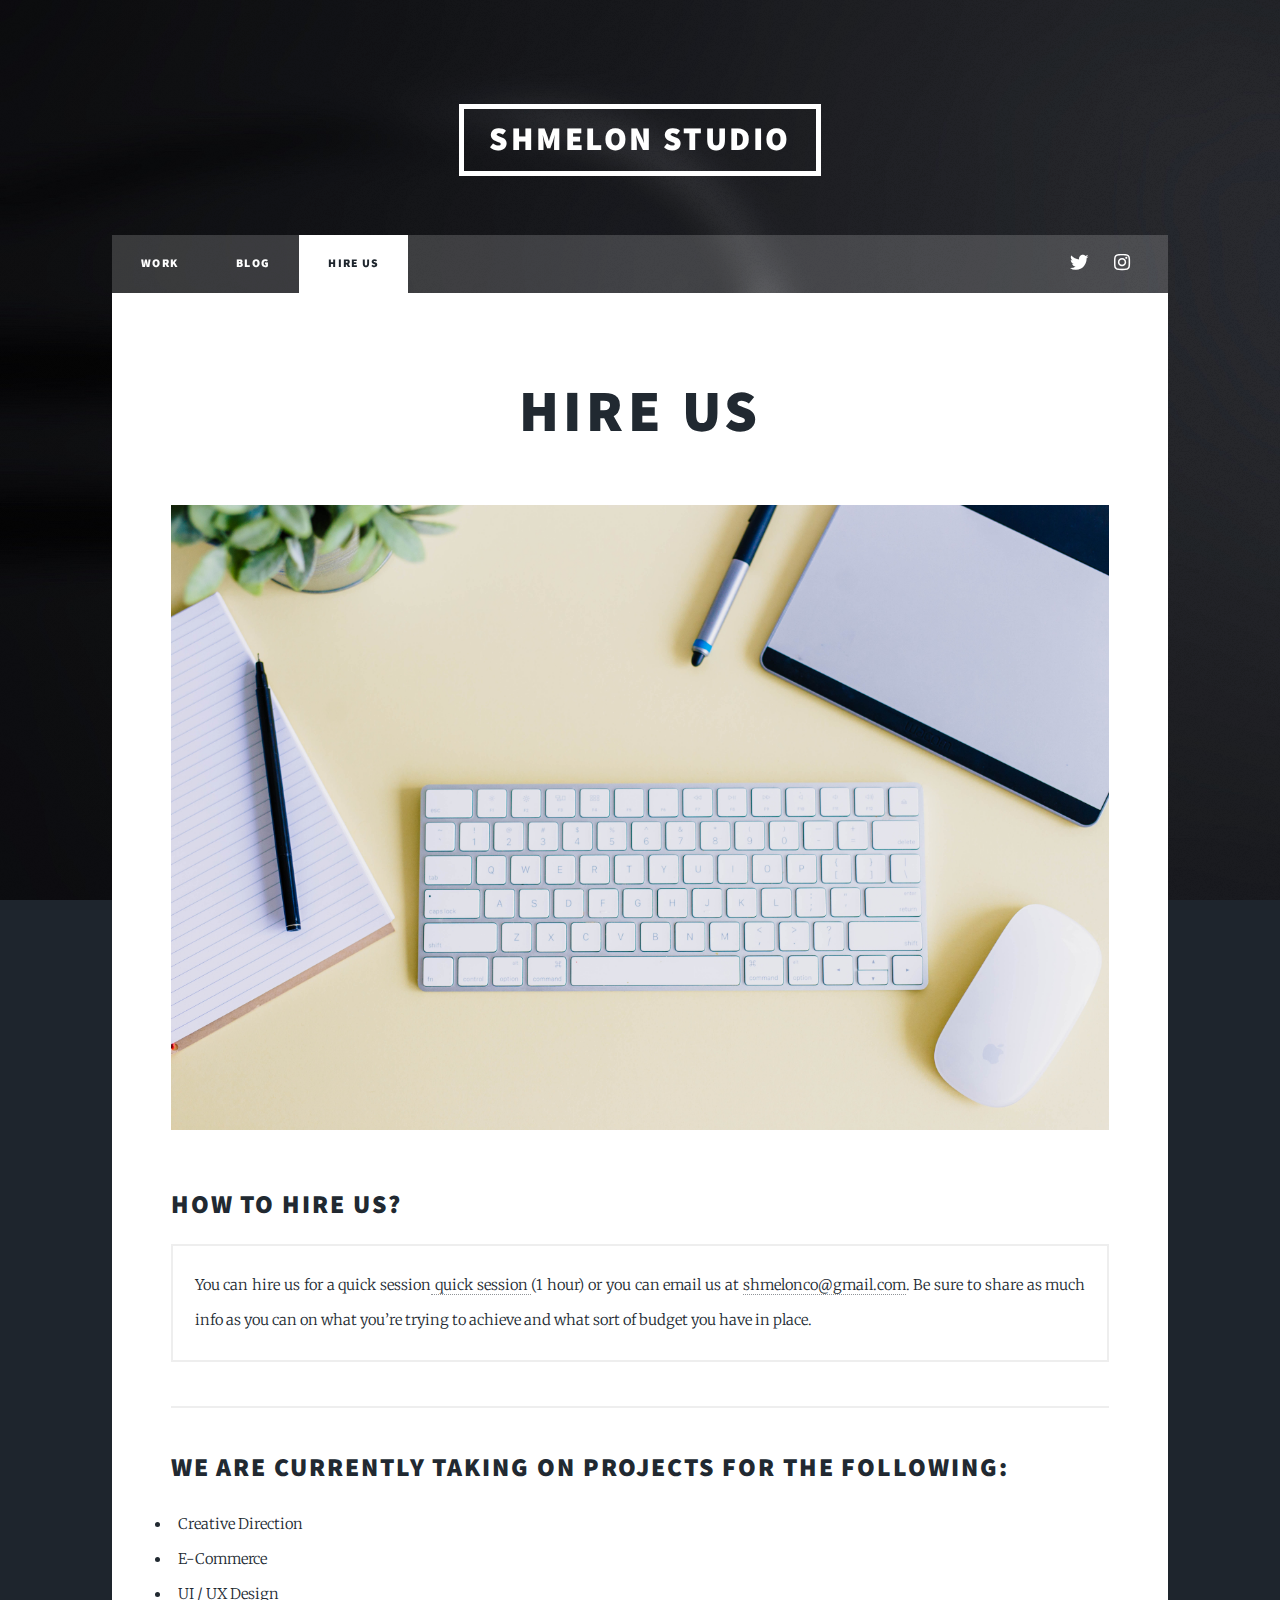
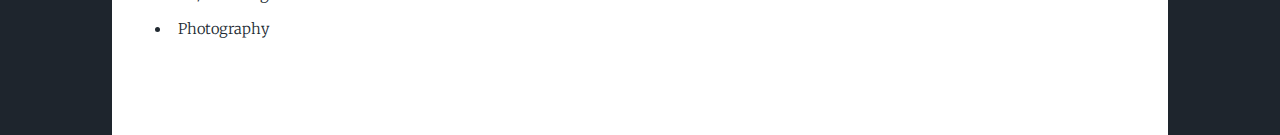
==== commit 32c7b595: "Add files via upload" ====
--- a/elements.html
+++ b/elements.html
@@ -6,7 +6,7 @@
 -->
 <html>
 	<head>
-		<title>Photography</title>
+		<title>Hire us - Shmelon Studio</title>
 		<meta charset="utf-8" />
 		<meta name="viewport" content="width=device-width, initial-scale=1, user-scalable=no" />
 		<link rel="stylesheet" href="assets/css/main.css" />
@@ -19,7 +19,7 @@
 
 				<!-- Header -->
 					<header id="header">
-						<a href="index.html" class="logo">Massively</a>
+						<a href="index.html" class="logo">SHMELON STUDIO</a>
 					</header>
 
 				<!-- Nav -->
--- a/assets/css/main.css
+++ b/assets/css/main.css
@@ -3234,7 +3234,7 @@
 			width: 100%;
 			height: 100%;
 			background-color: #212931;
-			background-image: url("../../images/overlay.png"), linear-gradient(0deg, rgba(0, 0, 0, 0.1), rgba(0, 0, 0, 0.1)), url("../../images/grdbg.jpg");
+			background-image: url("../../images/overlay.png"), linear-gradient(0deg, rgba(0, 0, 0, 0.1), rgba(0, 0, 0, 0.1)), url("../../images/blurbg.jpg");
 			background-size: auto,								auto,														100% auto;
 			background-position: center,								center,														top center;
 			background-repeat: repeat,								no-repeat,													no-repeat;
